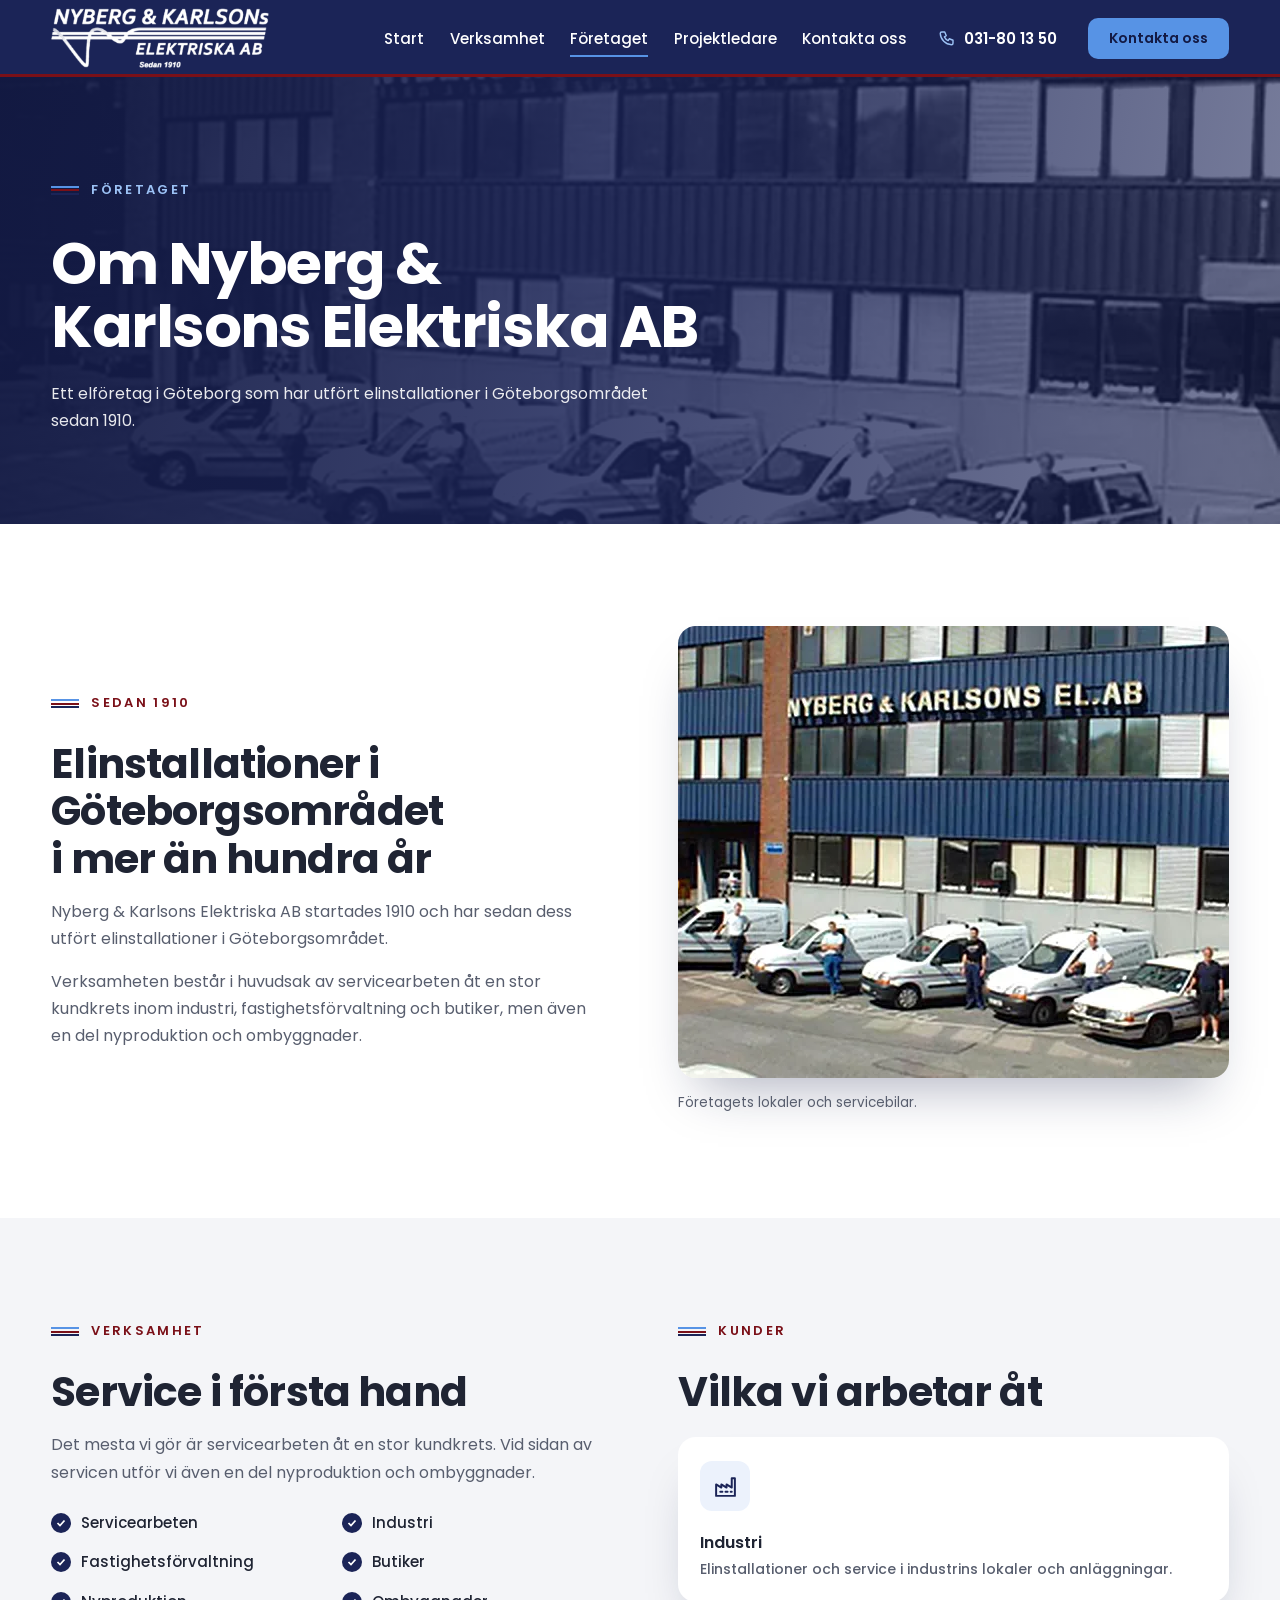
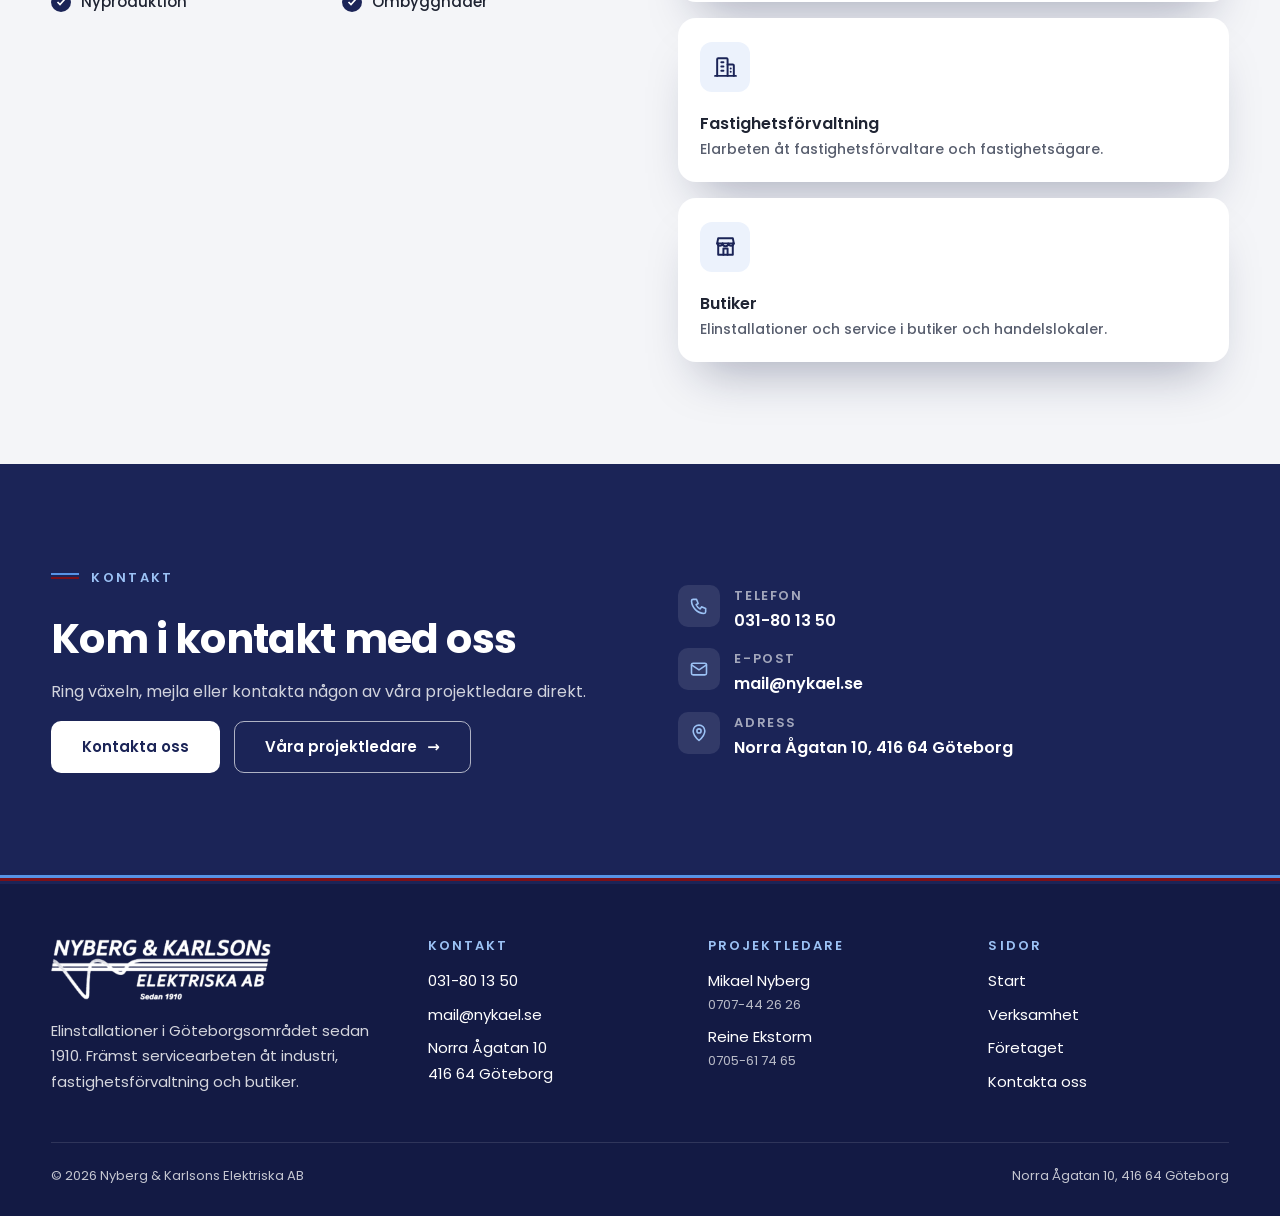
==== site/foretaget/index.html @ 4d128b58 "Ny webbplats för Nyberg & Karlsons Elektriska AB Statisk sajt i samma stil som Bloms El & Data med f" ====
<!doctype html>
<html lang="sv">
<head>
<meta charset="utf-8">
<meta name="viewport" content="width=device-width, initial-scale=1, viewport-fit=cover">
<title>Företaget – elföretag i Göteborg sedan 1910 | Nyberg &amp; Karlsons Elektriska AB</title>
<meta name="description" content="Nyberg &amp; Karlsons Elektriska AB startades 1910 och utför elinstallationer i Göteborgsområdet, främst servicearbeten åt industri, fastighetsförvaltning och butiker.">
<link rel="canonical" href="https://nykael.se/foretaget/">
<meta name="theme-color" content="#1b2457">
<meta property="og:type" content="website">
<meta property="og:locale" content="sv_SE">
<meta property="og:site_name" content="Nyberg &amp; Karlsons Elektriska AB">
<meta property="og:title" content="Företaget – elföretag i Göteborg sedan 1910 | Nyberg &amp; Karlsons Elektriska AB">
<meta property="og:description" content="Nyberg &amp; Karlsons Elektriska AB startades 1910 och utför elinstallationer i Göteborgsområdet, främst servicearbeten åt industri, fastighetsförvaltning och butiker.">
<meta property="og:url" content="https://nykael.se/foretaget/">
<meta property="og:image" content="https://nykael.se/img/og-bild.jpg">
<meta property="og:image:width" content="1200">
<meta property="og:image:height" content="630">
<meta name="twitter:card" content="summary_large_image">
<link rel="icon" type="image/png" href="../img/favicon.png">
<link rel="apple-touch-icon" href="../img/apple-touch-icon.png">
<link rel="preconnect" href="https://fonts.googleapis.com">
<link rel="preconnect" href="https://fonts.gstatic.com" crossorigin>
<link rel="stylesheet" href="https://fonts.googleapis.com/css2?family=Poppins:wght@400;500;600;700;800&display=swap">
<link rel="stylesheet" href="../assets/style.css">
<script>document.documentElement.classList.add('js')</script>
</head>
<body>
<a class="skip" href="#innehall">Hoppa till innehållet</a>
<header class="nav"><div class="wrap">
<a class="logo" href="../index.html"><img src="../img/logo-nyberg-karlsons-vit.png" width="640" height="176" alt="Nyberg &amp; Karlsons Elektriska AB, sedan 1910 – till startsidan"></a>
<div class="nav-right">
<button class="burger" type="button" aria-expanded="false" aria-controls="meny"><svg viewBox="0 0 24 24" fill="none" stroke="currentColor" stroke-width="2.2" aria-hidden="true"><path d="M4 7h16M4 12h16M4 17h16"/></svg>Meny</button>
<nav aria-label="Huvudmeny"><ul class="menu" id="meny"><li><a href="../index.html">Start</a></li><li><a href="../index.html#verksamhet">Verksamhet</a></li><li><a href="../foretaget/" aria-current="page">Företaget</a></li><li><a href="../kontakta-oss/#projektledare">Projektledare</a></li><li><a href="../kontakta-oss/">Kontakta oss</a></li></ul></nav>
<a class="nav-tel" href="tel:+4631801350" aria-label="Ring oss på 031-80 13 50"><svg viewBox="0 0 24 24" fill="none" stroke="currentColor" stroke-width="1.9" stroke-linecap="round" stroke-linejoin="round" aria-hidden="true"><path d="M5 4h4l2 5-2.5 1.5a11 11 0 0 0 5 5L15 13l5 2v4a2 2 0 0 1-2 2A16 16 0 0 1 3 6a2 2 0 0 1 2-2"/></svg><span>031-80 13 50</span></a>
<a class="btn btn-blue" href="../kontakta-oss/#formular">Kontakta oss</a>
</div>
</div></header>
<main id="innehall">
<section class="hero no-cards">
<div class="hero-bg"><picture><source srcset="../img/foretaget-lokaler-servicebilar.webp" type="image/webp"><img src="../img/foretaget-lokaler-servicebilar.jpg" alt="" width="800" height="452" fetchpriority="high" decoding="async"></picture></div>
<div class="wrap"><div class="hero-text">
<span class="eyebrow">Företaget</span>
<h1>Om Nyberg &amp; Karlsons Elektriska AB</h1>
<p class="lead">Ett elföretag i Göteborg som har utfört elinstallationer i Göteborgsområdet sedan 1910.</p>
</div></div>
</section>

<section class="sec"><div class="wrap split">
<div class="prose reveal">
<span class="eyebrow">Sedan 1910</span>
<h2 class="h2">Elinstallationer i Göteborgsområdet i mer än hundra år</h2>
<p>Nyberg &amp; Karlsons Elektriska AB startades 1910 och har sedan dess utfört elinstallationer i Göteborgsområdet.</p>
<p>Verksamheten består i huvudsak av servicearbeten åt en stor kundkrets inom industri, fastighetsförvaltning och butiker, men även en del nyproduktion och ombyggnader.</p>
</div>
<figure class="media reveal" style="margin:0"><picture><source srcset="../img/foretaget-lokaler-servicebilar.webp" type="image/webp"><img src="../img/foretaget-lokaler-servicebilar.jpg" alt="Nyberg &amp; Karlsons Elektriska AB:s kontorsbyggnad med företagsskylt, med personal och fem servicebilar uppställda framför" width="800" height="452" loading="lazy" decoding="async"></picture><figcaption>Företagets lokaler och servicebilar.</figcaption></figure>
</div></section>

<section class="sec gray"><div class="wrap split top">
<div class="prose reveal">
<span class="eyebrow">Verksamhet</span>
<h2 class="h2">Service i första hand</h2>
<p>Det mesta vi gör är servicearbeten åt en stor kundkrets. Vid sidan av servicen utför vi även en del nyproduktion och ombyggnader.</p>
<ul class="checklist cols" style="margin-top:8px"><li class="chk">Servicearbeten</li><li class="chk">Industri</li><li class="chk">Fastighetsförvaltning</li><li class="chk">Butiker</li><li class="chk">Nyproduktion</li><li class="chk">Ombyggnader</li></ul>
</div>
<div class="prose reveal">
<span class="eyebrow">Kunder</span>
<h2 class="h2">Vilka vi arbetar åt</h2>
<div class="grid" style="gap:16px;margin-top:6px">
<div class="card icon"><div class="ic"><svg viewBox="0 0 24 24" fill="none" stroke="currentColor" stroke-width="1.9" stroke-linecap="round" stroke-linejoin="round" aria-hidden="true"><path d="M3 21V10l5 3V10l5 3V10l5 3V4h3v17z"/><path d="M7 17h2M12 17h2M17 17h1"/></svg></div><div class="row">Industri<small>Elinstallationer och service i industrins lokaler och anläggningar.</small></div></div>
<div class="card icon"><div class="ic"><svg viewBox="0 0 24 24" fill="none" stroke="currentColor" stroke-width="1.9" stroke-linecap="round" stroke-linejoin="round" aria-hidden="true"><path d="M4 21V5a1 1 0 0 1 1-1h8a1 1 0 0 1 1 1v16"/><path d="M14 10h5a1 1 0 0 1 1 1v10"/><path d="M8 8h2M8 12h2M8 16h2M17 14h0M17 17h0"/><path d="M2 21h20"/></svg></div><div class="row">Fastighetsförvaltning<small>Elarbeten åt fastighetsförvaltare och fastighetsägare.</small></div></div>
<div class="card icon"><div class="ic"><svg viewBox="0 0 24 24" fill="none" stroke="currentColor" stroke-width="1.9" stroke-linecap="round" stroke-linejoin="round" aria-hidden="true"><path d="M4 9h16l-1-5H5z"/><path d="M5 9v11h14V9"/><path d="M10 20v-6h4v6"/><path d="M4 9a2.7 2.7 0 0 0 5.3 0 2.7 2.7 0 0 0 5.4 0 2.7 2.7 0 0 0 5.3 0"/></svg></div><div class="row">Butiker<small>Elinstallationer och service i butiker och handelslokaler.</small></div></div>
</div>
</div>
</div></section>

<section class="sec dark"><div class="wrap split">
<div class="prose reveal"><span class="eyebrow">Kontakt</span><h2 class="h2">Kom i kontakt med oss</h2>
<p>Ring växeln, mejla eller kontakta någon av våra projektledare direkt.</p>
<div class="btns"><a class="btn btn-white" href="../kontakta-oss/">Kontakta oss</a><a class="btn btn-ghost arrow" href="../kontakta-oss/#projektledare">Våra projektledare </a></div></div>
<div class="reveal"><ul class="contact-list">
<li><span class="ic"><svg viewBox="0 0 24 24" fill="none" stroke="currentColor" stroke-width="1.9" stroke-linecap="round" stroke-linejoin="round" aria-hidden="true"><path d="M5 4h4l2 5-2.5 1.5a11 11 0 0 0 5 5L15 13l5 2v4a2 2 0 0 1-2 2A16 16 0 0 1 3 6a2 2 0 0 1 2-2"/></svg></span><div><b>Telefon</b><a href="tel:+4631801350">031-80 13 50</a></div></li>
<li><span class="ic"><svg viewBox="0 0 24 24" fill="none" stroke="currentColor" stroke-width="1.9" stroke-linecap="round" stroke-linejoin="round" aria-hidden="true"><rect x="3" y="5" width="18" height="14" rx="2"/><path d="M3 7l9 6 9-6"/></svg></span><div><b>E-post</b><a href="mailto:mail@nykael.se">mail@nykael.se</a></div></li>
<li><span class="ic"><svg viewBox="0 0 24 24" fill="none" stroke="currentColor" stroke-width="1.9" stroke-linecap="round" stroke-linejoin="round" aria-hidden="true"><path d="M12 21s-7-6.2-7-11.5A7 7 0 0 1 19 9.5C19 14.8 12 21 12 21z"/><circle cx="12" cy="9.5" r="2.5"/></svg></span><div><b>Adress</b><a href="https://www.google.com/maps/search/?api=1&query=Norra+%C3%85gatan+10%2C+416+64+G%C3%B6teborg" target="_blank" rel="noopener">Norra Ågatan 10, 416 64 Göteborg</a></div></li>
</ul></div>
</div></section>
</main>
<footer class="foot"><div class="wrap">
<div class="foot-grid">
<div><a class="logo" href="../index.html"><img src="../img/logo-nyberg-karlsons-vit.png" width="640" height="176" alt="Nyberg &amp; Karlsons Elektriska AB" loading="lazy"></a>
<p>Elinstallationer i Göteborgsområdet sedan 1910. Främst servicearbeten åt industri, fastighetsförvaltning och butiker.</p></div>
<div><h2>Kontakt</h2><ul><li><a href="tel:+4631801350">031-80 13 50</a></li><li><a href="mailto:mail@nykael.se">mail@nykael.se</a></li><li><a href="https://www.google.com/maps/search/?api=1&query=Norra+%C3%85gatan+10%2C+416+64+G%C3%B6teborg" target="_blank" rel="noopener">Norra Ågatan 10<br>416 64 Göteborg</a></li></ul></div>
<div><h2>Projektledare</h2><ul><li><a href="mailto:mikael.nyberg@nykael.se">Mikael Nyberg</a><small>0707-44 26 26</small></li><li><a href="mailto:reine@nykael.se">Reine Ekstorm</a><small>0705-61 74 65</small></li></ul></div>
<div><h2>Sidor</h2><ul><li><a href="../index.html">Start</a></li><li><a href="../index.html#verksamhet">Verksamhet</a></li><li><a href="../foretaget/">Företaget</a></li><li><a href="../kontakta-oss/">Kontakta oss</a></li></ul></div>
</div>
<div class="foot-bottom"><span>© 2026 Nyberg &amp; Karlsons Elektriska AB</span><span>Norra Ågatan 10, 416 64 Göteborg</span></div>
</div></footer>
<script src="../assets/main.js" defer></script>
</body>
</html>
---- site/assets/style.css ----
/* Nyberg & Karlsons Elektriska — designsystem i samma anda som Bloms El & Data:
   färgad navbar, fotohero med överlappande kort, växlande vita/ljusgrå sektioner, färgad sidfot.
   Färgerna är hämtade ur logotypen: marinblå text, ljusblå våg och vinröd linje. */
:root{
  --navy:#1b2457; --navy-deep:#131a44; --navy-hover:#27337c;
  --blue:#5793e5; --blue-light:#9cc2f5; --blue-soft:#ecf2fc;
  --maroon:#7a1018; --maroon-soft:#f8ecec;
  --ink:#1f2433; --muted:#585e6e; --line:#e2e5ec;
  --light:#f4f5f8; --white:#fff;
  --shadow:0 30px 50px -22px rgba(19,26,68,.34);
  --shadow-sm:0 10px 30px -14px rgba(19,26,68,.28);
  --font:"Poppins",system-ui,-apple-system,"Segoe UI",Roboto,sans-serif;
  --nav-h:clamp(68px,6vw,88px);
  --wrap:1200px;
  --radius:18px;
  color-scheme:light;
}
*{box-sizing:border-box}
[hidden]{display:none!important}
html{scroll-behavior:smooth;scroll-padding-top:calc(var(--nav-h) + 16px)}
@media (prefers-reduced-motion:reduce){html{scroll-behavior:auto}*{transition:none!important;animation:none!important}}
body{margin:0;background:var(--white);color:var(--ink);font-family:var(--font);font-size:16px;line-height:1.7;-webkit-font-smoothing:antialiased}
body::before{content:"";position:fixed;inset:0 0 auto;height:env(safe-area-inset-top,0px);background:var(--navy);z-index:60}
img{display:block;max-width:100%}
a{color:inherit;text-decoration:none}
h1,h2,h3,h4{margin:0;line-height:1.15;text-wrap:balance;font-weight:700;color:inherit}
p{margin:0}
ul{margin:0}

.wrap{width:100%;max-width:calc(var(--wrap) + 2*max(16px,4vw));margin-inline:auto;
  padding-left:max(16px,4vw,env(safe-area-inset-left,0px));padding-right:max(16px,4vw,env(safe-area-inset-right,0px))}
.prose{display:flex;flex-direction:column;gap:16px;max-width:66ch}
.prose p{color:var(--muted)}
.prose strong{color:var(--ink);font-weight:600}
.prose a:not(.btn){color:var(--navy);text-decoration:underline;text-underline-offset:3px}
.eyebrow{display:flex;align-items:center;gap:12px;color:var(--maroon);font-size:13px;font-weight:600;letter-spacing:.18em;text-transform:uppercase;margin-bottom:10px}
/* tre linjer som i logotypen: ljusblå, vinröd, marinblå */
.eyebrow::before{content:"";width:28px;height:9px;flex:none;
  background:linear-gradient(var(--blue) 0 2px,transparent 2px 3.5px,var(--maroon) 3.5px 5.5px,transparent 5.5px 7px,var(--navy) 7px 9px)}
.center .eyebrow{justify-content:center}
.h2{font-size:clamp(28px,3.2vw,44px);letter-spacing:-.02em;color:var(--ink)}
.h3{font-size:clamp(20px,1.7vw,24px);font-weight:600;color:var(--ink)}
.lead{font-size:clamp(16px,1.25vw,18px);line-height:1.7}
.skip{position:absolute;left:-999px;top:0;background:var(--white);color:var(--navy);padding:10px 16px;z-index:100;font-weight:600;border-radius:8px}
.skip:focus{left:16px;top:calc(env(safe-area-inset-top,0px) + 10px)}
:focus-visible{outline:3px solid var(--blue);outline-offset:3px}

/* ---------- navbar ---------- */
.nav{position:sticky;top:env(safe-area-inset-top,0px);z-index:50;background:var(--navy);height:var(--nav-h);
  box-shadow:inset 0 -3px 0 var(--maroon)}
.nav .wrap{height:100%;display:flex;align-items:center;justify-content:space-between;gap:24px}
.logo{display:flex;align-items:center;flex:none}
.logo img{width:clamp(170px,17vw,230px);height:auto}
.nav-right{display:flex;align-items:center;gap:clamp(18px,2.4vw,34px)}
.menu{display:flex;gap:clamp(14px,2vw,30px);list-style:none;padding:0;color:var(--white);font-weight:500;font-size:15px}
.menu a{display:block;padding-block:6px;transition:opacity .15s;position:relative}
.menu a:hover{opacity:.72}
.menu a[aria-current="page"]::after{content:"";position:absolute;left:0;right:0;bottom:0;height:2px;background:var(--blue)}
.nav-tel{display:inline-flex;align-items:center;gap:8px;color:var(--white);font-weight:600;font-size:15px;white-space:nowrap}
.nav-tel svg{width:18px;height:18px;color:var(--blue-light)}
.nav-tel:hover{opacity:.8}
.nav .btn{padding:11px 20px;font-size:14px}
.burger{display:none;background:none;border:0;color:var(--white);font:600 15px var(--font);cursor:pointer;padding:10px 0;align-items:center;gap:8px}
.burger svg{width:22px;height:22px}
@media (max-width:1080px){
  .burger{display:inline-flex}
  .nav-right .btn{display:none}
  .menu{display:none;position:absolute;top:100%;left:0;right:0;flex-direction:column;gap:0;background:var(--navy);
    padding:6px max(16px,4vw) 18px;border-top:3px solid var(--maroon);box-shadow:0 20px 30px -10px rgba(0,0,0,.35)}
  .nav.open .menu{display:flex}
  .menu a{padding:13px 0;border-bottom:1px solid rgba(255,255,255,.1)}
  .menu a[aria-current="page"]::after{display:none}
  .menu a[aria-current="page"]{color:var(--blue-light)}
}
@media (max-width:520px){.nav-tel span{display:none}.nav-tel svg{width:22px;height:22px}}

/* ---------- knappar ---------- */
.btns{display:flex;flex-wrap:wrap;gap:14px}
.btn{display:inline-flex;align-items:center;justify-content:center;gap:10px;padding:16px 30px;border-radius:10px;font:600 15px/1.2 var(--font);
  white-space:nowrap;border:1.5px solid transparent;cursor:pointer;transition:transform .15s,background .15s,border-color .15s,color .15s}
.btn:hover{transform:translateY(-2px)}
.btn-navy{background:var(--navy);color:var(--white)}.btn-navy:hover{background:var(--navy-hover)}
.btn-blue{background:var(--blue);color:var(--navy-deep)}.btn-blue:hover{background:var(--blue-light)}
.btn-ghost{border-color:rgba(255,255,255,.65);color:var(--white)}.btn-ghost:hover{background:rgba(255,255,255,.12)}
.btn-line{border-color:#c9cdd8;color:var(--ink)}.btn-line:hover{border-color:var(--navy);color:var(--navy)}
.btn-white{background:var(--white);color:var(--navy)}.btn-white:hover{background:var(--blue-soft)}
.arrow::after{content:"→"}

/* ---------- hero med överlappande kort ---------- */
.hero{position:relative;color:var(--white);padding-top:clamp(64px,8vw,120px)}
.hero-bg{position:absolute;inset:0 0 var(--overlap,110px) 0;overflow:hidden;background:var(--navy-deep)}
.hero-bg img{width:100%;height:100%;object-fit:cover;filter:grayscale(1) contrast(1.08) brightness(1.05)}
/* marinblå duoton, som en tonad bild i logotypens färg */
.hero-bg::after{content:"";position:absolute;inset:0;
  background:linear-gradient(100deg,rgba(19,26,68,.96) 0%,rgba(27,36,87,.86) 45%,rgba(27,36,87,.58) 100%)}
.hero .wrap{position:relative;z-index:2}
.hero-text{max-width:760px;display:flex;flex-direction:column;gap:22px}
.hero .eyebrow{color:var(--blue-light)}
.hero h1{font-size:clamp(36px,4.6vw,64px);letter-spacing:-.025em;line-height:1.06}
.hero .lead{opacity:.9;max-width:60ch}
.hero-cards{position:relative;z-index:3;display:grid;grid-template-columns:repeat(4,1fr);gap:20px;margin-top:clamp(56px,7vw,100px)}
.hero.no-cards{padding-bottom:clamp(56px,7vw,100px)}
.hero.no-cards .hero-bg{inset:0}
.since{position:absolute;right:max(16px,4vw);top:clamp(40px,6vw,90px);z-index:2;text-align:right;color:rgba(255,255,255,.09);
  font-size:clamp(90px,15vw,230px);font-weight:800;letter-spacing:-.05em;line-height:.85;pointer-events:none;user-select:none}
.since small{display:block;font-size:.12em;letter-spacing:.3em;font-weight:600;color:rgba(255,255,255,.45);margin-bottom:.4em;text-transform:uppercase}
@media (max-width:860px){.since{display:none}}

/* kort, samma utseende i hero och sektioner */
.card{display:flex;flex-direction:column;background:var(--white);color:var(--ink);border-radius:var(--radius);overflow:hidden;box-shadow:var(--shadow);transition:transform .2s ease}
a.card:hover{transform:translateY(-6px)}
.card .img{aspect-ratio:16/9;overflow:hidden;background:var(--light)}
.card .img img{width:100%;height:100%;object-fit:cover;transition:transform .5s ease}
.card .row{display:flex;justify-content:space-between;align-items:center;gap:12px;padding:18px 22px;font-weight:600}
.card .row span{color:var(--maroon);flex:none}
.card .body{padding:0 22px 24px;color:var(--muted);font-size:14.5px;line-height:1.65;display:flex;flex-direction:column;gap:10px}
.card.icon .ic{margin:24px 22px 0;width:50px;height:50px;border-radius:12px;background:var(--blue-soft);color:var(--navy);display:grid;place-items:center;transition:background .2s,color .2s}
.card.icon .ic svg{width:25px;height:25px}
a.card.icon:hover .ic{background:var(--navy);color:var(--white)}
.card.icon .row{flex-direction:column;align-items:flex-start;gap:2px;padding-bottom:22px}
.card.icon .row small{color:var(--muted);font-weight:500;font-size:14px;line-height:1.5}
.card.icon .body{margin-top:-10px}
.card.icon.top-accent{border-top:4px solid var(--navy)}

/* ---------- sektioner ---------- */
.sec{padding-block:clamp(64px,8vw,110px)}
.sec.gray{background:var(--light)}
.sec.dark{background:var(--navy);color:var(--white)}
.sec.dark .h2,.sec.dark .h3,.sec.dark .prose strong{color:var(--white)}
.sec.dark .prose p{color:rgba(255,255,255,.8)}
.sec.dark .eyebrow{color:var(--blue-light)}
.sec-head{display:flex;justify-content:space-between;align-items:flex-end;gap:24px;flex-wrap:wrap;margin-bottom:clamp(32px,4vw,50px)}
.sec-head .prose{gap:10px}
.center{text-align:center;margin-inline:auto;align-items:center}

.grid{display:grid;gap:24px}
.g2{grid-template-columns:repeat(2,1fr)}
.g3{grid-template-columns:repeat(3,1fr)}
.g4{grid-template-columns:repeat(4,1fr)}

.split{display:grid;grid-template-columns:1fr 1fr;gap:clamp(32px,6vw,90px);align-items:center}
.split.top{align-items:start}
.split.rev .media{order:2}
.split > *{min-width:0}
.media{position:relative}
.media img{width:100%;border-radius:var(--radius);object-fit:cover;aspect-ratio:16/10;box-shadow:var(--shadow)}
.media img[src*="servicebil-dekal"]{object-position:0 50%}
.media figcaption{margin-top:14px;font-size:13.5px;color:var(--muted)}
.badge{position:absolute;left:-18px;bottom:-26px;z-index:2;background:var(--navy);color:var(--white);border-radius:16px;padding:18px 24px;box-shadow:var(--shadow);
  display:flex;flex-direction:column;line-height:1.1}
.badge b{font-size:clamp(30px,3vw,42px);letter-spacing:-.03em}
.badge small{font-size:12px;letter-spacing:.2em;text-transform:uppercase;color:var(--blue-light);font-weight:600;margin-bottom:4px}

.chk{display:inline-flex;align-items:flex-start;gap:10px;font-weight:500;font-size:15px}
.chk::before{content:"";width:20px;height:20px;margin-top:3px;border-radius:50%;flex:none;background:var(--navy) url("data:image/svg+xml,%3Csvg xmlns='http://www.w3.org/2000/svg' viewBox='0 0 24 24' fill='none' stroke='white' stroke-width='3.5'%3E%3Cpath d='M5 12l5 5 9-10'/%3E%3C/svg%3E") center/12px no-repeat}
.sec.dark .chk::before{background-color:var(--blue);background-image:url("data:image/svg+xml,%3Csvg xmlns='http://www.w3.org/2000/svg' viewBox='0 0 24 24' fill='none' stroke='%23131a44' stroke-width='3.5'%3E%3Cpath d='M5 12l5 5 9-10'/%3E%3C/svg%3E")}
.checklist{list-style:none;padding:0;display:grid;gap:14px}
.checklist.cols{grid-template-columns:1fr 1fr;gap:14px 32px}

/* citat */
.quote{font-size:clamp(24px,2.6vw,36px);font-weight:500;line-height:1.35;letter-spacing:-.01em;color:var(--ink)}
.quote em{font-style:normal;color:var(--maroon)}

/* stora siffror */
.bignum{font-size:clamp(52px,6vw,88px);font-weight:800;color:var(--navy);letter-spacing:-.04em;line-height:1}
.facts{display:grid;grid-template-columns:repeat(3,1fr);gap:24px}
.fact{border-top:1px solid rgba(255,255,255,.2);padding-top:26px;display:flex;flex-direction:column;gap:12px}
.fact .num{font-size:clamp(40px,4.4vw,64px);font-weight:800;letter-spacing:-.04em;line-height:1;color:var(--white)}
.fact .num.word{font-size:clamp(28px,2.8vw,38px);letter-spacing:-.02em;line-height:1.15}
.fact h3{font-size:18px;font-weight:600;color:var(--white)}
.fact p{color:rgba(255,255,255,.76);font-size:15px}

/* bildband */
.band{position:relative;color:var(--white);padding-block:clamp(70px,9vw,120px);overflow:hidden;background:var(--navy-deep)}
.band picture,.hero-bg picture,.media picture{display:contents}
.band img{position:absolute;inset:0;width:100%;height:100%;object-fit:cover;filter:grayscale(1)}
.band::after{content:"";position:absolute;inset:0;background:linear-gradient(90deg,rgba(19,26,68,.95),rgba(27,36,87,.72))}
.band .wrap{position:relative;z-index:2}
.band .prose p{color:rgba(255,255,255,.85)}
.band .h2{color:var(--white)}
.band .eyebrow{color:var(--blue-light)}

/* personal */
.person{background:var(--white);border-radius:var(--radius);box-shadow:var(--shadow);padding:clamp(24px,2.6vw,34px);display:grid;grid-template-columns:auto 1fr;gap:22px;align-items:start}
.person .av{width:68px;height:68px;border-radius:50%;background:var(--navy);color:var(--white);display:grid;place-items:center;font-weight:700;font-size:22px;letter-spacing:.02em;position:relative}
.person .av::after{content:"";position:absolute;inset:-5px;border-radius:50%;border:2px solid var(--blue)}
.person h3{font-size:clamp(20px,1.8vw,24px)}
.person .role{color:var(--maroon);font-size:13px;font-weight:600;letter-spacing:.14em;text-transform:uppercase;margin-top:4px}
.person ul{list-style:none;padding:0;margin-top:18px;display:grid;gap:10px}
.person li a{display:inline-flex;align-items:center;gap:10px;font-weight:500;color:var(--ink);transition:color .15s}
.person li a:hover{color:var(--navy);text-decoration:underline;text-underline-offset:3px}
.person li svg{width:18px;height:18px;color:var(--navy);flex:none}

/* kontaktpanel */
.contact-list{list-style:none;padding:0;display:grid;gap:14px;margin-top:6px}
.contact-list li{display:flex;gap:14px;align-items:flex-start}
.contact-list .ic{width:42px;height:42px;border-radius:10px;background:var(--blue-soft);color:var(--navy);display:grid;place-items:center;flex:none}
.contact-list .ic svg{width:20px;height:20px}
.contact-list b{display:block;font-size:13px;letter-spacing:.12em;text-transform:uppercase;color:var(--muted);font-weight:600}
.contact-list a{font-weight:600;color:var(--ink)}
.contact-list a:hover{color:var(--navy);text-decoration:underline;text-underline-offset:3px}
.sec.dark .contact-list .ic{background:rgba(255,255,255,.1);color:var(--blue-light)}
.sec.dark .contact-list b{color:rgba(255,255,255,.6)}
.sec.dark .contact-list a,.sec.dark .contact-list span{color:var(--white)}

/* kontaktformulär */
.form{background:var(--white);border-radius:var(--radius);box-shadow:var(--shadow);padding:clamp(24px,3vw,40px);display:grid;gap:14px;color:var(--ink)}
.form label{display:grid;gap:6px;font-size:14px;font-weight:500}
.form .opt{color:var(--muted);font-weight:400}
.form input,.form textarea,.form select{width:100%;font:400 15px var(--font);color:var(--ink);border:1.5px solid var(--line);border-radius:10px;padding:13px 15px;background:var(--white)}
.form input:focus,.form textarea:focus,.form select:focus{outline:none;border-color:var(--navy);box-shadow:0 0 0 3px rgba(87,147,229,.25)}
.form textarea{min-height:140px;resize:vertical}
.form .two{display:grid;grid-template-columns:1fr 1fr;gap:14px}
.form .note{font-size:13px;color:var(--muted);line-height:1.55}
.form .msg{font-size:14px;color:#1f6b3a;font-weight:500}
.form .msg:empty{display:none}
.form .msg[data-err]{color:var(--maroon)}

/* ---------- footer ---------- */
.foot{background:var(--navy-deep);color:var(--white);padding-block:64px calc(28px + env(safe-area-inset-bottom,0px));position:relative}
.foot::before{content:"";position:absolute;inset:0 0 auto;height:9px;
  background:linear-gradient(var(--blue) 0 3px,var(--maroon) 3px 6px,var(--navy) 6px 9px)}
.foot-grid{display:grid;grid-template-columns:1.4fr 1fr 1fr 1fr;gap:40px}
.foot h2{font-size:13px;letter-spacing:.16em;text-transform:uppercase;font-weight:600;margin-bottom:14px;color:var(--blue-light)}
.foot ul{list-style:none;padding:0;display:grid;gap:8px;font-size:15px}
.foot ul a:hover{text-decoration:underline;text-underline-offset:3px}
.foot .logo img{width:220px;margin-bottom:18px}
.foot p{opacity:.82;font-size:15px}
.foot small{display:block;opacity:.7;font-size:13px}
.foot-bottom{margin-top:48px;padding-top:22px;border-top:1px solid rgba(255,255,255,.16);display:flex;justify-content:space-between;flex-wrap:wrap;gap:12px;font-size:13px;opacity:.75}

/* diskret inglidning när sektioner kommer in i bild */
.js .reveal{opacity:0;transform:translateY(18px);transition:opacity .7s ease,transform .7s ease}
.js .reveal.in{opacity:1;transform:none}

main{overflow-x:clip}

/* ---------- responsivt ---------- */
@media (max-width:1020px){
  .hero-cards,.g4{grid-template-columns:repeat(2,1fr)}
  .g3{grid-template-columns:repeat(2,1fr)}
  .foot-grid{grid-template-columns:1fr 1fr}
}
@media (max-width:760px){
  .split,.g2,.g3,.facts{grid-template-columns:1fr}
  .split.rev .media{order:0}
  .hero-cards{gap:12px}
  .hero-cards .card.icon .ic{margin:16px 16px 0;width:42px;height:42px}
  .hero-cards .card.icon .row{padding:12px 16px 16px;font-size:15px}
  .hero-cards .card.icon .row small{font-size:13px}
  .checklist.cols,.form .two{grid-template-columns:1fr}
  .foot-grid{grid-template-columns:1fr}
  .btn{padding:14px 22px}
  .badge{left:12px;bottom:-22px;padding:14px 18px}
  .person{grid-template-columns:1fr}
}
@media (max-width:400px){.hero-cards{grid-template-columns:1fr}}
@media print{.nav,.foot,.form{display:none}.hero-bg{display:none}.hero{color:var(--ink)}}
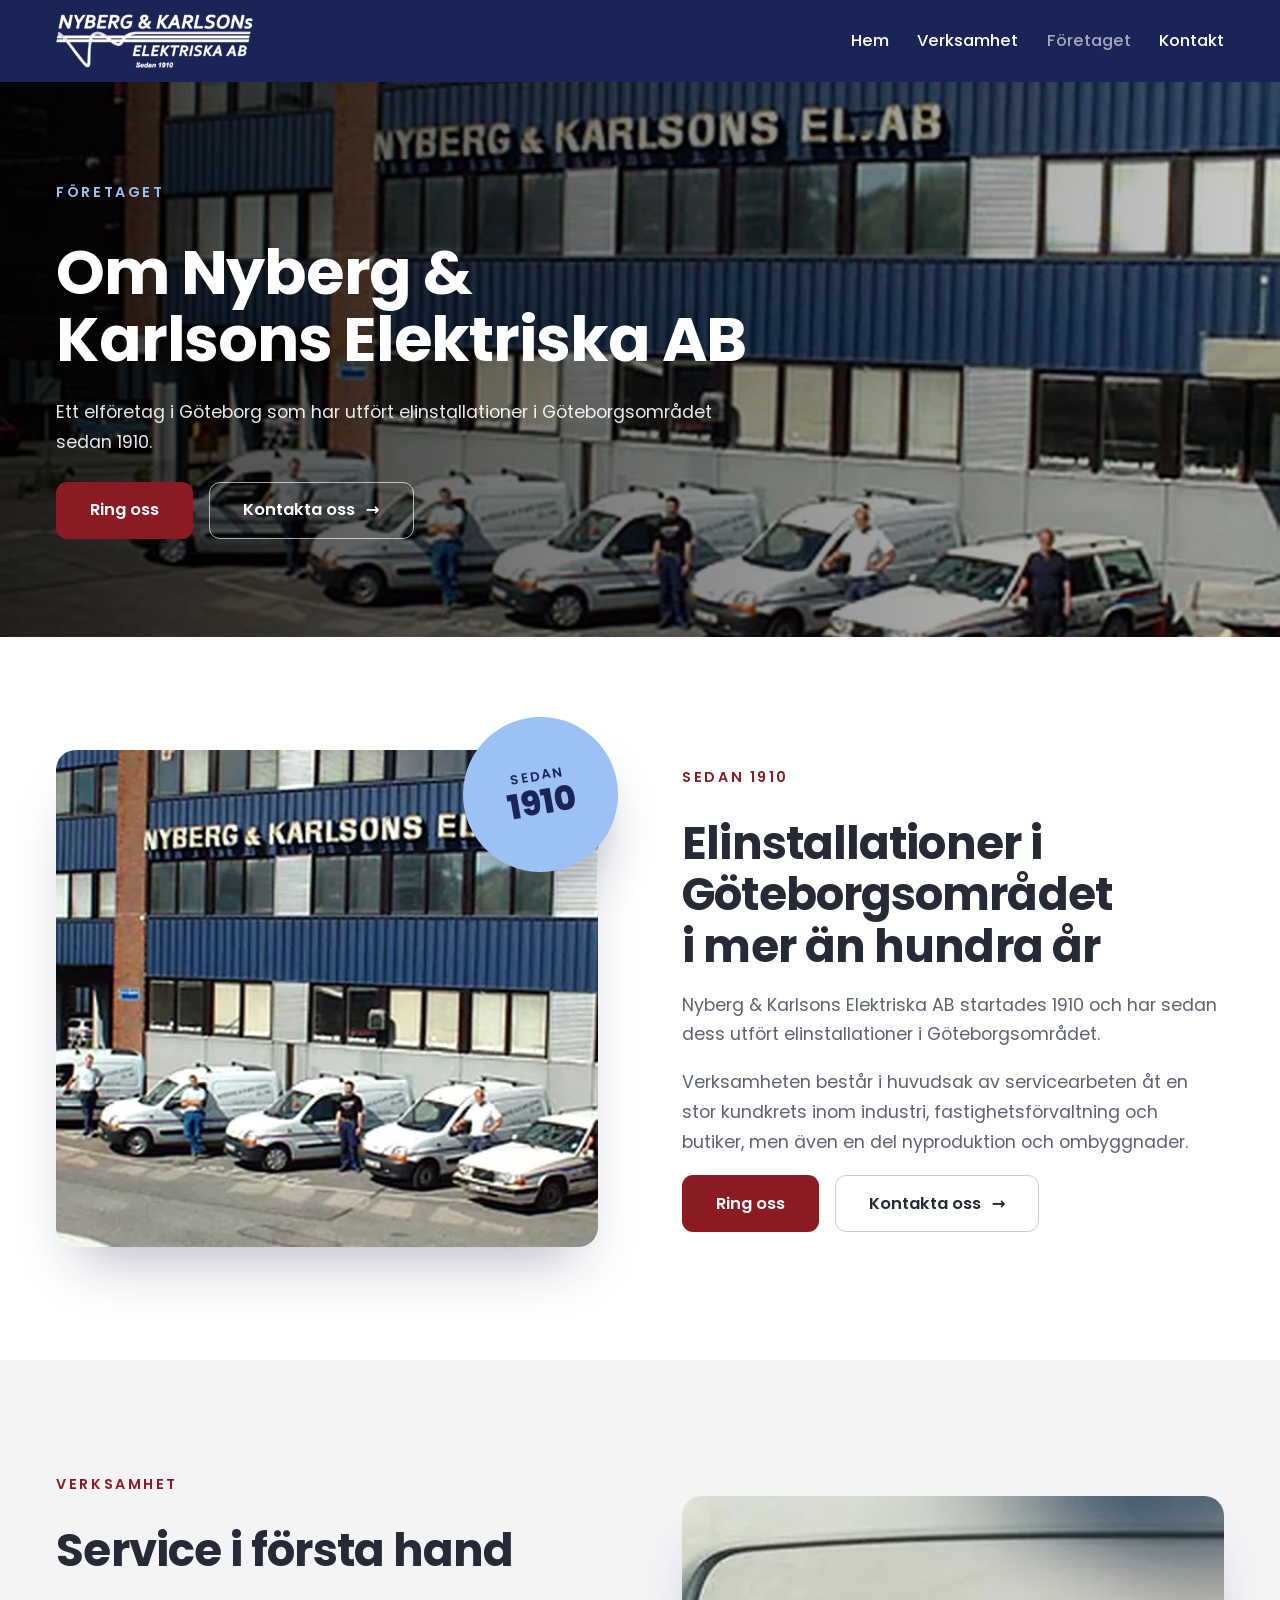
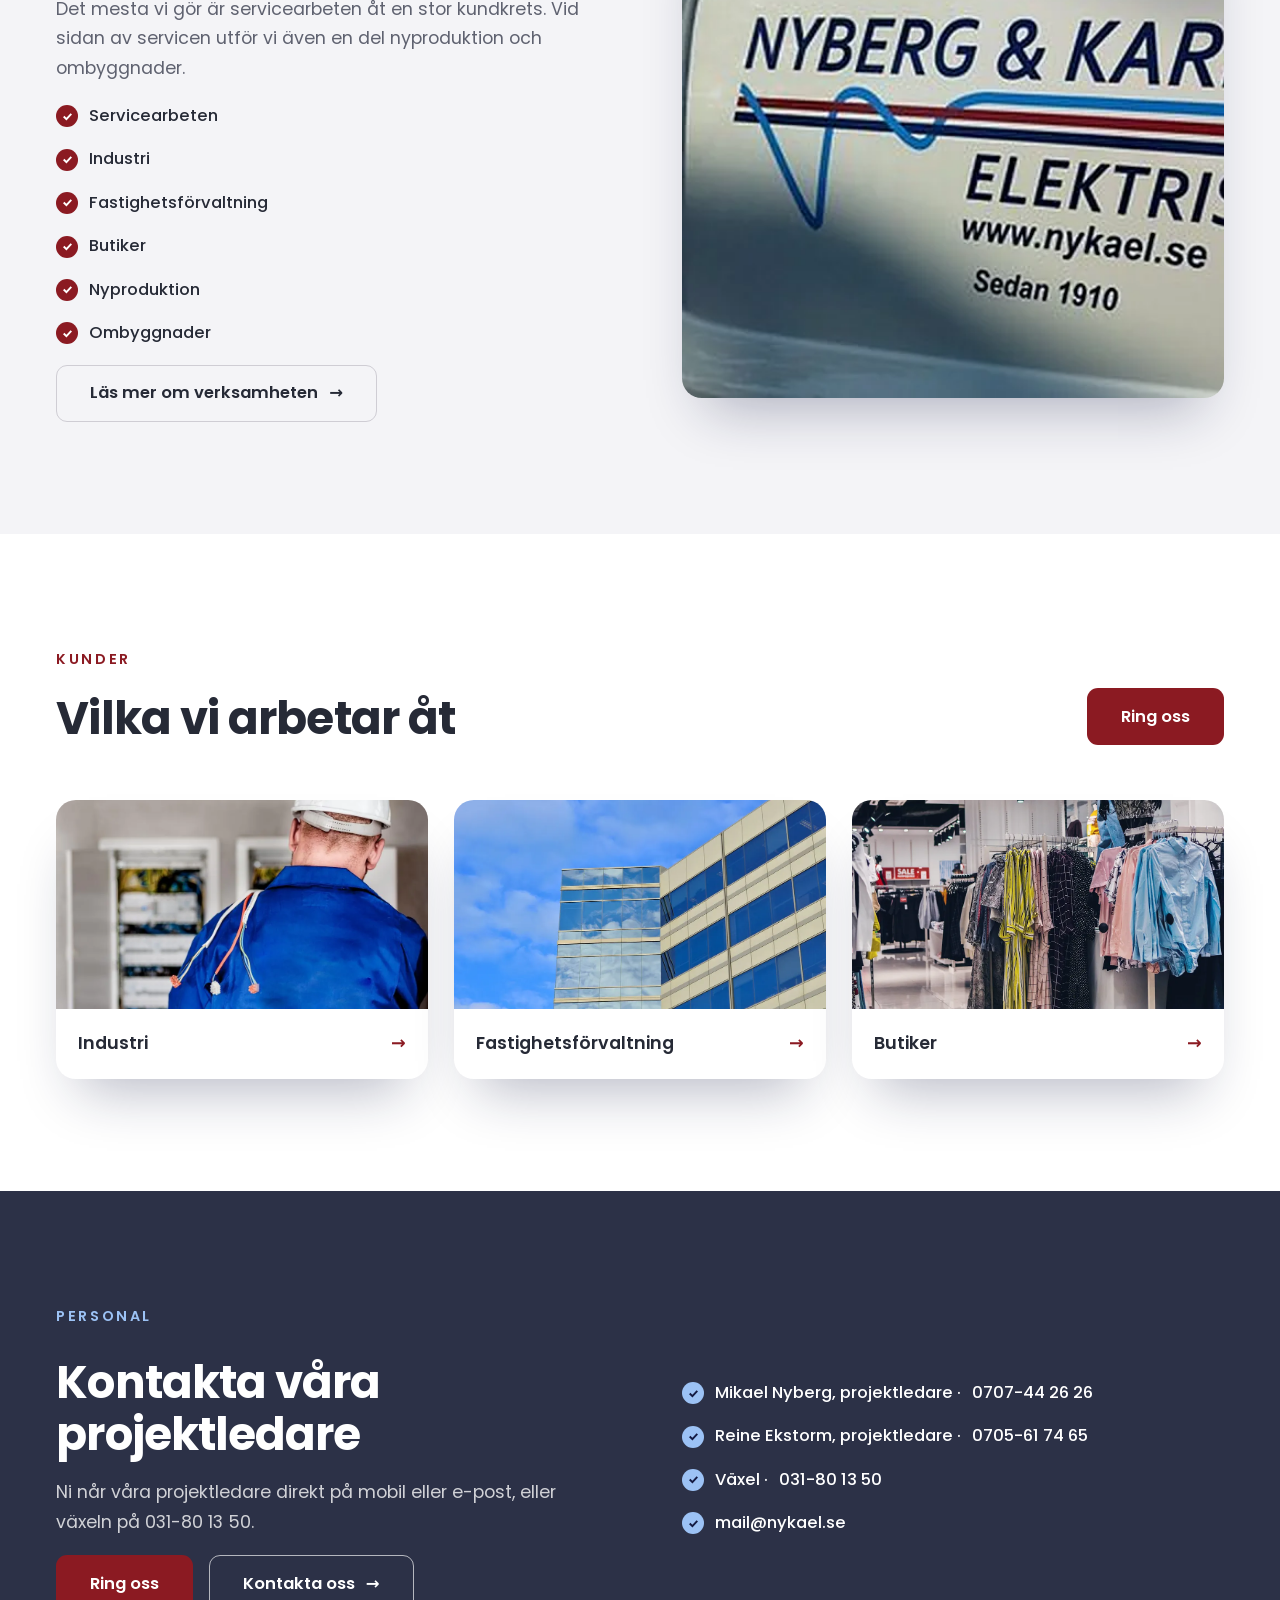
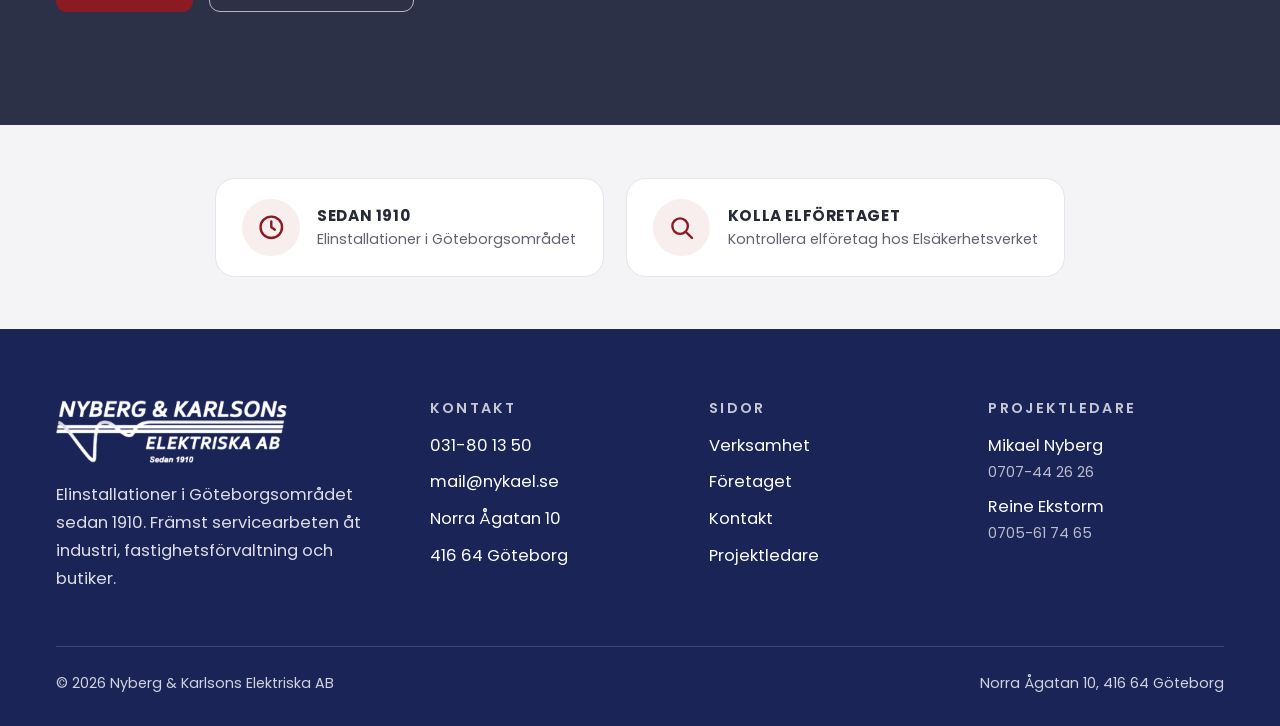
==== commit ae2b09e4: "Gör sajten mer lik Bloms El & Data Samma designsystem och sidstruktur som Bloms: enkel meny i färgad" ====
--- a/site/foretaget/index.html
+++ b/site/foretaget/index.html
@@ -21,80 +21,40 @@
 <link rel="apple-touch-icon" href="../img/apple-touch-icon.png">
 <link rel="preconnect" href="https://fonts.googleapis.com">
 <link rel="preconnect" href="https://fonts.gstatic.com" crossorigin>
-<link rel="stylesheet" href="https://fonts.googleapis.com/css2?family=Poppins:wght@400;500;600;700;800&display=swap">
+<link rel="stylesheet" href="https://fonts.googleapis.com/css2?family=Poppins:wght@300;400;500;600;700;800&display=swap">
 <link rel="stylesheet" href="../assets/style.css">
-<script>document.documentElement.classList.add('js')</script>
 </head>
-<body>
+<body data-page="foretaget">
 <a class="skip" href="#innehall">Hoppa till innehållet</a>
 <header class="nav"><div class="wrap">
-<a class="logo" href="../index.html"><img src="../img/logo-nyberg-karlsons-vit.png" width="640" height="176" alt="Nyberg &amp; Karlsons Elektriska AB, sedan 1910 – till startsidan"></a>
-<div class="nav-right">
+<a class="logo" href="../index.html"><img src="../img/logo-nyberg-karlsons-vit.png" width="640" height="176" alt="Nyberg &amp; Karlsons Elektriska AB, sedan 1910"></a>
 <button class="burger" type="button" aria-expanded="false" aria-controls="meny"><svg viewBox="0 0 24 24" fill="none" stroke="currentColor" stroke-width="2.2" aria-hidden="true"><path d="M4 7h16M4 12h16M4 17h16"/></svg>Meny</button>
-<nav aria-label="Huvudmeny"><ul class="menu" id="meny"><li><a href="../index.html">Start</a></li><li><a href="../index.html#verksamhet">Verksamhet</a></li><li><a href="../foretaget/" aria-current="page">Företaget</a></li><li><a href="../kontakta-oss/#projektledare">Projektledare</a></li><li><a href="../kontakta-oss/">Kontakta oss</a></li></ul></nav>
-<a class="nav-tel" href="tel:+4631801350" aria-label="Ring oss på 031-80 13 50"><svg viewBox="0 0 24 24" fill="none" stroke="currentColor" stroke-width="1.9" stroke-linecap="round" stroke-linejoin="round" aria-hidden="true"><path d="M5 4h4l2 5-2.5 1.5a11 11 0 0 0 5 5L15 13l5 2v4a2 2 0 0 1-2 2A16 16 0 0 1 3 6a2 2 0 0 1 2-2"/></svg><span>031-80 13 50</span></a>
-<a class="btn btn-blue" href="../kontakta-oss/#formular">Kontakta oss</a>
-</div>
+<ul class="menu" id="meny"><li><a href="../index.html">Hem</a></li><li><a href="../verksamhet/">Verksamhet</a></li><li><a href="../foretaget/" aria-current="page">Företaget</a></li><li><a href="../kontakta-oss/">Kontakt</a></li></ul>
 </div></header>
 <main id="innehall">
-<section class="hero no-cards">
-<div class="hero-bg"><picture><source srcset="../img/foretaget-lokaler-servicebilar.webp" type="image/webp"><img src="../img/foretaget-lokaler-servicebilar.jpg" alt="" width="800" height="452" fetchpriority="high" decoding="async"></picture></div>
-<div class="wrap"><div class="hero-text">
-<span class="eyebrow">Företaget</span>
-<h1>Om Nyberg &amp; Karlsons Elektriska AB</h1>
-<p class="lead">Ett elföretag i Göteborg som har utfört elinstallationer i Göteborgsområdet sedan 1910.</p>
-</div></div>
-</section>
-
-<section class="sec"><div class="wrap split">
-<div class="prose reveal">
-<span class="eyebrow">Sedan 1910</span>
-<h2 class="h2">Elinstallationer i Göteborgsområdet i mer än hundra år</h2>
-<p>Nyberg &amp; Karlsons Elektriska AB startades 1910 och har sedan dess utfört elinstallationer i Göteborgsområdet.</p>
-<p>Verksamheten består i huvudsak av servicearbeten åt en stor kundkrets inom industri, fastighetsförvaltning och butiker, men även en del nyproduktion och ombyggnader.</p>
-</div>
-<figure class="media reveal" style="margin:0"><picture><source srcset="../img/foretaget-lokaler-servicebilar.webp" type="image/webp"><img src="../img/foretaget-lokaler-servicebilar.jpg" alt="Nyberg &amp; Karlsons Elektriska AB:s kontorsbyggnad med företagsskylt, med personal och fem servicebilar uppställda framför" width="800" height="452" loading="lazy" decoding="async"></picture><figcaption>Företagets lokaler och servicebilar.</figcaption></figure>
+<section class="hero no-cards"><div class="hero-bg"><picture><source srcset="../img/foretaget-lokaler-servicebilar.webp" type="image/webp"><img src="../img/foretaget-lokaler-servicebilar.jpg" alt="" width="800" height="452" fetchpriority="high" decoding="async" style="object-position:center 40%"></picture></div><div class="wrap">
+<div class="hero-text"><span class="eyebrow">Företaget</span><h1>Om Nyberg &amp; Karlsons Elektriska AB</h1><p class="lead">Ett elföretag i Göteborg som har utfört elinstallationer i Göteborgsområdet sedan 1910.</p>
+<div class="btns"><a class="btn btn-red" href="tel:+4631801350">Ring oss</a><a class="btn btn-ghost arrow" href="../kontakta-oss/">Kontakta oss </a></div></div>
 </div></section>
-
-<section class="sec gray"><div class="wrap split top">
-<div class="prose reveal">
-<span class="eyebrow">Verksamhet</span>
-<h2 class="h2">Service i första hand</h2>
-<p>Det mesta vi gör är servicearbeten åt en stor kundkrets. Vid sidan av servicen utför vi även en del nyproduktion och ombyggnader.</p>
-<ul class="checklist cols" style="margin-top:8px"><li class="chk">Servicearbeten</li><li class="chk">Industri</li><li class="chk">Fastighetsförvaltning</li><li class="chk">Butiker</li><li class="chk">Nyproduktion</li><li class="chk">Ombyggnader</li></ul>
-</div>
-<div class="prose reveal">
-<span class="eyebrow">Kunder</span>
-<h2 class="h2">Vilka vi arbetar åt</h2>
-<div class="grid" style="gap:16px;margin-top:6px">
-<div class="card icon"><div class="ic"><svg viewBox="0 0 24 24" fill="none" stroke="currentColor" stroke-width="1.9" stroke-linecap="round" stroke-linejoin="round" aria-hidden="true"><path d="M3 21V10l5 3V10l5 3V10l5 3V4h3v17z"/><path d="M7 17h2M12 17h2M17 17h1"/></svg></div><div class="row">Industri<small>Elinstallationer och service i industrins lokaler och anläggningar.</small></div></div>
-<div class="card icon"><div class="ic"><svg viewBox="0 0 24 24" fill="none" stroke="currentColor" stroke-width="1.9" stroke-linecap="round" stroke-linejoin="round" aria-hidden="true"><path d="M4 21V5a1 1 0 0 1 1-1h8a1 1 0 0 1 1 1v16"/><path d="M14 10h5a1 1 0 0 1 1 1v10"/><path d="M8 8h2M8 12h2M8 16h2M17 14h0M17 17h0"/><path d="M2 21h20"/></svg></div><div class="row">Fastighetsförvaltning<small>Elarbeten åt fastighetsförvaltare och fastighetsägare.</small></div></div>
-<div class="card icon"><div class="ic"><svg viewBox="0 0 24 24" fill="none" stroke="currentColor" stroke-width="1.9" stroke-linecap="round" stroke-linejoin="round" aria-hidden="true"><path d="M4 9h16l-1-5H5z"/><path d="M5 9v11h14V9"/><path d="M10 20v-6h4v6"/><path d="M4 9a2.7 2.7 0 0 0 5.3 0 2.7 2.7 0 0 0 5.4 0 2.7 2.7 0 0 0 5.3 0"/></svg></div><div class="row">Butiker<small>Elinstallationer och service i butiker och handelslokaler.</small></div></div>
-</div>
-</div>
-</div></section>
-
-<section class="sec dark"><div class="wrap split">
-<div class="prose reveal"><span class="eyebrow">Kontakt</span><h2 class="h2">Kom i kontakt med oss</h2>
-<p>Ring växeln, mejla eller kontakta någon av våra projektledare direkt.</p>
-<div class="btns"><a class="btn btn-white" href="../kontakta-oss/">Kontakta oss</a><a class="btn btn-ghost arrow" href="../kontakta-oss/#projektledare">Våra projektledare </a></div></div>
-<div class="reveal"><ul class="contact-list">
-<li><span class="ic"><svg viewBox="0 0 24 24" fill="none" stroke="currentColor" stroke-width="1.9" stroke-linecap="round" stroke-linejoin="round" aria-hidden="true"><path d="M5 4h4l2 5-2.5 1.5a11 11 0 0 0 5 5L15 13l5 2v4a2 2 0 0 1-2 2A16 16 0 0 1 3 6a2 2 0 0 1 2-2"/></svg></span><div><b>Telefon</b><a href="tel:+4631801350">031-80 13 50</a></div></li>
-<li><span class="ic"><svg viewBox="0 0 24 24" fill="none" stroke="currentColor" stroke-width="1.9" stroke-linecap="round" stroke-linejoin="round" aria-hidden="true"><rect x="3" y="5" width="18" height="14" rx="2"/><path d="M3 7l9 6 9-6"/></svg></span><div><b>E-post</b><a href="mailto:mail@nykael.se">mail@nykael.se</a></div></li>
-<li><span class="ic"><svg viewBox="0 0 24 24" fill="none" stroke="currentColor" stroke-width="1.9" stroke-linecap="round" stroke-linejoin="round" aria-hidden="true"><path d="M12 21s-7-6.2-7-11.5A7 7 0 0 1 19 9.5C19 14.8 12 21 12 21z"/><circle cx="12" cy="9.5" r="2.5"/></svg></span><div><b>Adress</b><a href="https://www.google.com/maps/search/?api=1&query=Norra+%C3%85gatan+10%2C+416+64+G%C3%B6teborg" target="_blank" rel="noopener">Norra Ågatan 10, 416 64 Göteborg</a></div></li>
-</ul></div>
-</div></section>
+<section class="sec"><div class="wrap split"><div class="media"><picture><source srcset="../img/foretaget-lokaler-servicebilar.webp" type="image/webp"><img src="../img/foretaget-lokaler-servicebilar.jpg" alt="Nyberg &amp; Karlsons Elektriska AB:s kontorsbyggnad med företagsskylt, med personal och fem servicebilar uppställda framför" width="800" height="452" loading="lazy" decoding="async"></picture><div class="seal"><div><small>Sedan</small>1910</div></div></div><div class="prose"><span class="eyebrow">Sedan 1910</span><h2 class="h2">Elinstallationer i Göteborgsområdet i mer än hundra år</h2><p>Nyberg &amp; Karlsons Elektriska AB startades 1910 och har sedan dess utfört elinstallationer i Göteborgsområdet.</p><p>Verksamheten består i huvudsak av servicearbeten åt en stor kundkrets inom industri, fastighetsförvaltning och butiker, men även en del nyproduktion och ombyggnader.</p><div class="btns"><a class="btn btn-red" href="tel:+4631801350">Ring oss</a><a class="btn btn-line arrow" href="../kontakta-oss/">Kontakta oss </a></div></div></div></section>
+<section class="sec gray"><div class="wrap split rev"><div class="media left"><picture><source srcset="../img/servicebil-dekal.webp" type="image/webp"><img src="../img/servicebil-dekal.jpg" alt="Servicebil med Nyberg &amp; Karlsons logotyp och texten Sedan 1910" width="806" height="456" loading="lazy" decoding="async"></picture></div><div class="prose"><span class="eyebrow">Verksamhet</span><h2 class="h2">Service i första hand</h2><p>Det mesta vi gör är servicearbeten åt en stor kundkrets. Vid sidan av servicen utför vi även en del nyproduktion och ombyggnader.</p><ul class="checklist"><li class="chk">Servicearbeten</li><li class="chk">Industri</li><li class="chk">Fastighetsförvaltning</li><li class="chk">Butiker</li><li class="chk">Nyproduktion</li><li class="chk">Ombyggnader</li></ul><div class="btns"><a class="btn btn-line arrow" href="../verksamhet/">Läs mer om verksamheten </a></div></div></div></section>
+<section class="sec"><div class="wrap"><div class="sec-head"><div class="prose"><span class="eyebrow">Kunder</span><h2 class="h2">Vilka vi arbetar åt</h2></div><a class="btn btn-red" href="tel:+4631801350">Ring oss</a></div><div class="grid g3"><a class="card" href="../verksamhet/#industri"><div class="img"><picture><source srcset="../img/bild-industri-elcentral.webp" type="image/webp"><img src="../img/bild-industri-elcentral.jpg" alt="" width="960" height="540" loading="lazy" decoding="async"></picture></div><div class="row">Industri<span aria-hidden="true">→</span></div></a><a class="card" href="../verksamhet/#fastighet"><div class="img"><picture><source srcset="../img/bild-fastighet-kontorshus.webp" type="image/webp"><img src="../img/bild-fastighet-kontorshus.jpg" alt="" width="960" height="540" loading="lazy" decoding="async"></picture></div><div class="row">Fastighetsförvaltning<span aria-hidden="true">→</span></div></a><a class="card" href="../verksamhet/#butik"><div class="img"><picture><source srcset="../img/bild-butik-interior.webp" type="image/webp"><img src="../img/bild-butik-interior.jpg" alt="" width="960" height="540" loading="lazy" decoding="async"></picture></div><div class="row">Butiker<span aria-hidden="true">→</span></div></a></div></div></section>
+<section class="sec dark"><div class="wrap split"><div class="prose"><span class="eyebrow">Personal</span><h2 class="h2">Kontakta våra projektledare</h2><p>Ni når våra projektledare direkt på mobil eller e-post, eller växeln på 031-80 13 50.</p><div class="btns"><a class="btn btn-red" href="tel:+4631801350">Ring oss</a><a class="btn btn-ghost arrow" href="../kontakta-oss/">Kontakta oss </a></div></div><div class="prose"><ul class="checklist"><li class="chk">Mikael Nyberg, projektledare · <a href="tel:+46707442626">0707-44 26 26</a></li><li class="chk">Reine Ekstorm, projektledare · <a href="tel:+46705617465">0705-61 74 65</a></li><li class="chk">Växel · <a href="tel:+4631801350">031-80 13 50</a></li><li class="chk"><a href="mailto:mail@nykael.se">mail@nykael.se</a></li></ul></div></div></section>
+<section class="sec gray" style="padding-block:48px"><div class="wrap"><div class="trust">
+<div><span class="ic"><svg viewBox="0 0 24 24" fill="none" stroke="currentColor" stroke-width="2" stroke-linecap="round" stroke-linejoin="round" aria-hidden="true"><circle cx="12" cy="12" r="9"/><path d="M12 7v5l3 2"/></svg></span><span><b>SEDAN 1910</b><small>Elinstallationer i Göteborgsområdet</small></span></div>
+<a href="https://www.elsakerhetsverket.se/" target="_blank" rel="noopener"><span class="ic"><svg viewBox="0 0 24 24" fill="none" stroke="currentColor" stroke-width="2" stroke-linecap="round" stroke-linejoin="round" aria-hidden="true"><circle cx="11" cy="11" r="6.5"/><path d="M16 16l5 5"/></svg></span><span><b>KOLLA ELFÖRETAGET</b><small>Kontrollera elföretag hos Elsäkerhetsverket</small></span></a>
+</div></div></section>
 </main>
 <footer class="foot"><div class="wrap">
 <div class="foot-grid">
 <div><a class="logo" href="../index.html"><img src="../img/logo-nyberg-karlsons-vit.png" width="640" height="176" alt="Nyberg &amp; Karlsons Elektriska AB" loading="lazy"></a>
 <p>Elinstallationer i Göteborgsområdet sedan 1910. Främst servicearbeten åt industri, fastighetsförvaltning och butiker.</p></div>
-<div><h2>Kontakt</h2><ul><li><a href="tel:+4631801350">031-80 13 50</a></li><li><a href="mailto:mail@nykael.se">mail@nykael.se</a></li><li><a href="https://www.google.com/maps/search/?api=1&query=Norra+%C3%85gatan+10%2C+416+64+G%C3%B6teborg" target="_blank" rel="noopener">Norra Ågatan 10<br>416 64 Göteborg</a></li></ul></div>
+<div><h2>Kontakt</h2><ul><li><a href="tel:+4631801350">031-80 13 50</a></li><li><a href="mailto:mail@nykael.se">mail@nykael.se</a></li><li>Norra Ågatan 10</li><li>416 64 Göteborg</li></ul></div>
+<div><h2>Sidor</h2><ul><li><a href="../verksamhet/">Verksamhet</a></li><li><a href="../foretaget/">Företaget</a></li><li><a href="../kontakta-oss/">Kontakt</a></li><li><a href="../kontakta-oss/#projektledare">Projektledare</a></li></ul></div>
 <div><h2>Projektledare</h2><ul><li><a href="mailto:mikael.nyberg@nykael.se">Mikael Nyberg</a><small>0707-44 26 26</small></li><li><a href="mailto:reine@nykael.se">Reine Ekstorm</a><small>0705-61 74 65</small></li></ul></div>
-<div><h2>Sidor</h2><ul><li><a href="../index.html">Start</a></li><li><a href="../index.html#verksamhet">Verksamhet</a></li><li><a href="../foretaget/">Företaget</a></li><li><a href="../kontakta-oss/">Kontakta oss</a></li></ul></div>
 </div>
 <div class="foot-bottom"><span>© 2026 Nyberg &amp; Karlsons Elektriska AB</span><span>Norra Ågatan 10, 416 64 Göteborg</span></div>
 </div></footer>
-<script src="../assets/main.js" defer></script>
+<script src="../assets/main.js"></script>
 </body>
 </html>
--- a/site/assets/style.css
+++ b/site/assets/style.css
@@ -1,16 +1,16 @@
-/* Nyberg & Karlsons Elektriska — designsystem i samma anda som Bloms El & Data:
-   färgad navbar, fotohero med överlappande kort, växlande vita/ljusgrå sektioner, färgad sidfot.
-   Färgerna är hämtade ur logotypen: marinblå text, ljusblå våg och vinröd linje. */
+/* Nyberg & Karlsons Elektriska — samma designsystem som Bloms El & Data (heroförslag 15:
+   fotohero med överlappande kort, färgad navbar, Poppins, växlande vita/ljusgrå sektioner, färgad sidfot).
+   Färgerna kommer ur logotypen: marinblått (navbar, sidfot), vinrött (knappar, rubriketiketter) och ljusblått (accent). */
 :root{
-  --navy:#1b2457; --navy-deep:#131a44; --navy-hover:#27337c;
-  --blue:#5793e5; --blue-light:#9cc2f5; --blue-soft:#ecf2fc;
-  --maroon:#7a1018; --maroon-soft:#f8ecec;
-  --ink:#1f2433; --muted:#585e6e; --line:#e2e5ec;
-  --light:#f4f5f8; --white:#fff;
-  --shadow:0 30px 50px -22px rgba(19,26,68,.34);
-  --shadow-sm:0 10px 30px -14px rgba(19,26,68,.28);
+  --navy:#1b2457; --navy-deep:#141a42;
+  --red:#8b1a22; --red-hover:#a3222b; --red-soft:#f9eeee;
+  --blue:#5793e5; --accent:#9cc2f5;
+  --ink:#262a36; --gray:#2c3147; --muted:#5f6270; --line:#e4e4ea;
+  --light:#f4f4f7; --white:#fff;
+  --shadow:0 30px 50px -22px rgba(20,26,66,.32);
+  --shadow-sm:0 10px 30px -14px rgba(20,26,66,.25);
   --font:"Poppins",system-ui,-apple-system,"Segoe UI",Roboto,sans-serif;
-  --nav-h:clamp(68px,6vw,88px);
+  --nav-h:clamp(64px,5.8vw,84px);
   --wrap:1200px;
   --radius:18px;
   color-scheme:light;
@@ -22,116 +22,94 @@
 body{margin:0;background:var(--white);color:var(--ink);font-family:var(--font);font-size:16px;line-height:1.7;-webkit-font-smoothing:antialiased}
 body::before{content:"";position:fixed;inset:0 0 auto;height:env(safe-area-inset-top,0px);background:var(--navy);z-index:60}
 img{display:block;max-width:100%}
+picture{display:contents}
 a{color:inherit;text-decoration:none}
 h1,h2,h3,h4{margin:0;line-height:1.15;text-wrap:balance;font-weight:700;color:inherit}
 p{margin:0}
 ul{margin:0}
+figure{margin:0}
 
 .wrap{width:100%;max-width:calc(var(--wrap) + 2*max(16px,4vw));margin-inline:auto;
   padding-left:max(16px,4vw,env(safe-area-inset-left,0px));padding-right:max(16px,4vw,env(safe-area-inset-right,0px))}
 .prose{display:flex;flex-direction:column;gap:16px;max-width:66ch}
 .prose p{color:var(--muted)}
 .prose strong{color:var(--ink);font-weight:600}
-.prose a:not(.btn){color:var(--navy);text-decoration:underline;text-underline-offset:3px}
-.eyebrow{display:flex;align-items:center;gap:12px;color:var(--maroon);font-size:13px;font-weight:600;letter-spacing:.18em;text-transform:uppercase;margin-bottom:10px}
-/* tre linjer som i logotypen: ljusblå, vinröd, marinblå */
-.eyebrow::before{content:"";width:28px;height:9px;flex:none;
-  background:linear-gradient(var(--blue) 0 2px,transparent 2px 3.5px,var(--maroon) 3.5px 5.5px,transparent 5.5px 7px,var(--navy) 7px 9px)}
-.center .eyebrow{justify-content:center}
+.prose p a{color:var(--red);font-weight:500}
+.eyebrow{display:block;color:var(--red);font-size:13px;font-weight:600;letter-spacing:.18em;text-transform:uppercase;margin-bottom:10px}
 .h2{font-size:clamp(28px,3.2vw,44px);letter-spacing:-.02em;color:var(--ink)}
 .h3{font-size:clamp(20px,1.7vw,24px);font-weight:600;color:var(--ink)}
 .lead{font-size:clamp(16px,1.25vw,18px);line-height:1.7}
-.skip{position:absolute;left:-999px;top:0;background:var(--white);color:var(--navy);padding:10px 16px;z-index:100;font-weight:600;border-radius:8px}
+.skip{position:absolute;left:-999px;top:0;background:var(--accent);color:var(--ink);padding:10px 16px;z-index:100;font-weight:600}
 .skip:focus{left:16px;top:calc(env(safe-area-inset-top,0px) + 10px)}
 :focus-visible{outline:3px solid var(--blue);outline-offset:3px}
 
 /* ---------- navbar ---------- */
-.nav{position:sticky;top:env(safe-area-inset-top,0px);z-index:50;background:var(--navy);height:var(--nav-h);
-  box-shadow:inset 0 -3px 0 var(--maroon)}
+.nav{position:sticky;top:env(safe-area-inset-top,0px);z-index:50;background:var(--navy);height:var(--nav-h)}
 .nav .wrap{height:100%;display:flex;align-items:center;justify-content:space-between;gap:24px}
 .logo{display:flex;align-items:center;flex:none}
-.logo img{width:clamp(170px,17vw,230px);height:auto}
-.nav-right{display:flex;align-items:center;gap:clamp(18px,2.4vw,34px)}
+.logo img{width:clamp(150px,14vw,200px);height:auto}
 .menu{display:flex;gap:clamp(14px,2vw,30px);list-style:none;padding:0;color:var(--white);font-weight:500;font-size:15px}
-.menu a{display:block;padding-block:6px;transition:opacity .15s;position:relative}
-.menu a:hover{opacity:.72}
-.menu a[aria-current="page"]::after{content:"";position:absolute;left:0;right:0;bottom:0;height:2px;background:var(--blue)}
-.nav-tel{display:inline-flex;align-items:center;gap:8px;color:var(--white);font-weight:600;font-size:15px;white-space:nowrap}
-.nav-tel svg{width:18px;height:18px;color:var(--blue-light)}
-.nav-tel:hover{opacity:.8}
-.nav .btn{padding:11px 20px;font-size:14px}
+.menu a{transition:opacity .15s;padding-block:6px}
+.menu a:hover{opacity:.7}
+.menu a[aria-current="page"]{opacity:.6}
 .burger{display:none;background:none;border:0;color:var(--white);font:600 15px var(--font);cursor:pointer;padding:10px 0;align-items:center;gap:8px}
 .burger svg{width:22px;height:22px}
-@media (max-width:1080px){
+@media (max-width:1020px){
   .burger{display:inline-flex}
-  .nav-right .btn{display:none}
   .menu{display:none;position:absolute;top:100%;left:0;right:0;flex-direction:column;gap:0;background:var(--navy);
-    padding:6px max(16px,4vw) 18px;border-top:3px solid var(--maroon);box-shadow:0 20px 30px -10px rgba(0,0,0,.35)}
+    padding:6px max(16px,4vw) 18px;border-top:1px solid rgba(255,255,255,.16);box-shadow:0 20px 30px -10px rgba(0,0,0,.35)}
   .nav.open .menu{display:flex}
-  .menu a{padding:13px 0;border-bottom:1px solid rgba(255,255,255,.1)}
-  .menu a[aria-current="page"]::after{display:none}
-  .menu a[aria-current="page"]{color:var(--blue-light)}
-}
-@media (max-width:520px){.nav-tel span{display:none}.nav-tel svg{width:22px;height:22px}}
+  .menu a{display:block;padding:12px 0;border-bottom:1px solid rgba(255,255,255,.1)}
+}
 
 /* ---------- knappar ---------- */
 .btns{display:flex;flex-wrap:wrap;gap:14px}
 .btn{display:inline-flex;align-items:center;justify-content:center;gap:10px;padding:16px 30px;border-radius:10px;font:600 15px/1.2 var(--font);
   white-space:nowrap;border:1.5px solid transparent;cursor:pointer;transition:transform .15s,background .15s,border-color .15s,color .15s}
 .btn:hover{transform:translateY(-2px)}
-.btn-navy{background:var(--navy);color:var(--white)}.btn-navy:hover{background:var(--navy-hover)}
-.btn-blue{background:var(--blue);color:var(--navy-deep)}.btn-blue:hover{background:var(--blue-light)}
+.btn-red{background:var(--red);color:var(--white)}.btn-red:hover{background:var(--red-hover)}
 .btn-ghost{border-color:rgba(255,255,255,.65);color:var(--white)}.btn-ghost:hover{background:rgba(255,255,255,.12)}
-.btn-line{border-color:#c9cdd8;color:var(--ink)}.btn-line:hover{border-color:var(--navy);color:var(--navy)}
-.btn-white{background:var(--white);color:var(--navy)}.btn-white:hover{background:var(--blue-soft)}
+.btn-line{border-color:#cfcdd4;color:var(--ink)}.btn-line:hover{border-color:var(--red);color:var(--red)}
+.btn-white{background:var(--white);color:var(--navy)}
 .arrow::after{content:"→"}
 
-/* ---------- hero med överlappande kort ---------- */
-.hero{position:relative;color:var(--white);padding-top:clamp(64px,8vw,120px)}
-.hero-bg{position:absolute;inset:0 0 var(--overlap,110px) 0;overflow:hidden;background:var(--navy-deep)}
-.hero-bg img{width:100%;height:100%;object-fit:cover;filter:grayscale(1) contrast(1.08) brightness(1.05)}
-/* marinblå duoton, som en tonad bild i logotypens färg */
-.hero-bg::after{content:"";position:absolute;inset:0;
-  background:linear-gradient(100deg,rgba(19,26,68,.96) 0%,rgba(27,36,87,.86) 45%,rgba(27,36,87,.58) 100%)}
+/* ---------- hero (förslag 15) ---------- */
+.hero{position:relative;color:var(--white);padding-top:clamp(56px,7vw,110px)}
+.hero-bg{position:absolute;inset:0 0 var(--overlap,120px) 0;overflow:hidden;background:var(--gray)}
+.hero-bg img{width:100%;height:100%;object-fit:cover}
+.hero-bg::after{content:"";position:absolute;inset:0;background:linear-gradient(90deg,rgba(0,0,0,.78),rgba(0,0,0,.45) 55%,rgba(0,0,0,.2))}
 .hero .wrap{position:relative;z-index:2}
-.hero-text{max-width:760px;display:flex;flex-direction:column;gap:22px}
-.hero .eyebrow{color:var(--blue-light)}
-.hero h1{font-size:clamp(36px,4.6vw,64px);letter-spacing:-.025em;line-height:1.06}
-.hero .lead{opacity:.9;max-width:60ch}
-.hero-cards{position:relative;z-index:3;display:grid;grid-template-columns:repeat(4,1fr);gap:20px;margin-top:clamp(56px,7vw,100px)}
+.hero-text{max-width:780px;display:flex;flex-direction:column;gap:22px}
+.hero .eyebrow{color:var(--accent)}
+.hero h1{font-size:clamp(36px,4.4vw,62px);letter-spacing:-.02em;line-height:1.08}
+.hero .lead{opacity:.9;max-width:62ch}
+.hero-cards{position:relative;z-index:3;display:grid;grid-template-columns:repeat(4,1fr);gap:20px;margin-top:clamp(56px,7vw,110px)}
 .hero.no-cards{padding-bottom:clamp(56px,7vw,100px)}
 .hero.no-cards .hero-bg{inset:0}
-.since{position:absolute;right:max(16px,4vw);top:clamp(40px,6vw,90px);z-index:2;text-align:right;color:rgba(255,255,255,.09);
-  font-size:clamp(90px,15vw,230px);font-weight:800;letter-spacing:-.05em;line-height:.85;pointer-events:none;user-select:none}
-.since small{display:block;font-size:.12em;letter-spacing:.3em;font-weight:600;color:rgba(255,255,255,.45);margin-bottom:.4em;text-transform:uppercase}
-@media (max-width:860px){.since{display:none}}
 
 /* kort, samma utseende i hero och sektioner */
 .card{display:flex;flex-direction:column;background:var(--white);color:var(--ink);border-radius:var(--radius);overflow:hidden;box-shadow:var(--shadow);transition:transform .2s ease}
 a.card:hover{transform:translateY(-6px)}
 .card .img{aspect-ratio:16/9;overflow:hidden;background:var(--light)}
 .card .img img{width:100%;height:100%;object-fit:cover;transition:transform .5s ease}
-.card .row{display:flex;justify-content:space-between;align-items:center;gap:12px;padding:18px 22px;font-weight:600}
-.card .row span{color:var(--maroon);flex:none}
-.card .body{padding:0 22px 24px;color:var(--muted);font-size:14.5px;line-height:1.65;display:flex;flex-direction:column;gap:10px}
-.card.icon .ic{margin:24px 22px 0;width:50px;height:50px;border-radius:12px;background:var(--blue-soft);color:var(--navy);display:grid;place-items:center;transition:background .2s,color .2s}
-.card.icon .ic svg{width:25px;height:25px}
-a.card.icon:hover .ic{background:var(--navy);color:var(--white)}
-.card.icon .row{flex-direction:column;align-items:flex-start;gap:2px;padding-bottom:22px}
-.card.icon .row small{color:var(--muted);font-weight:500;font-size:14px;line-height:1.5}
-.card.icon .body{margin-top:-10px}
-.card.icon.top-accent{border-top:4px solid var(--navy)}
+a.card:hover .img img{transform:scale(1.04)}
+.card .row{display:flex;justify-content:space-between;align-items:center;gap:12px;padding:18px 20px;font-weight:600}
+.card .row span{color:var(--red);flex:none}
+.card .body{padding:0 20px 22px;color:var(--muted);font-size:14.5px;line-height:1.65;display:flex;flex-direction:column;gap:10px}
+.card.icon .ic{margin:22px 20px 0;width:48px;height:48px;border-radius:12px;background:var(--red-soft);color:var(--red);display:grid;place-items:center}
+.card.icon .ic svg{width:24px;height:24px}
+.card.icon .row{flex-direction:column;align-items:flex-start;gap:2px}
+.card.icon .row small{color:var(--muted);font-weight:500;font-size:14px}
 
 /* ---------- sektioner ---------- */
 .sec{padding-block:clamp(64px,8vw,110px)}
 .sec.gray{background:var(--light)}
-.sec.dark{background:var(--navy);color:var(--white)}
-.sec.dark .h2,.sec.dark .h3,.sec.dark .prose strong{color:var(--white)}
-.sec.dark .prose p{color:rgba(255,255,255,.8)}
-.sec.dark .eyebrow{color:var(--blue-light)}
+.sec.dark{background:var(--gray);color:var(--white)}
+.sec.dark .h2,.sec.dark .prose strong{color:var(--white)}
+.sec.dark .prose p{color:rgba(255,255,255,.78)}
+.sec.dark .eyebrow{color:var(--accent)}
 .sec-head{display:flex;justify-content:space-between;align-items:flex-end;gap:24px;flex-wrap:wrap;margin-bottom:clamp(32px,4vw,50px)}
 .sec-head .prose{gap:10px}
-.center{text-align:center;margin-inline:auto;align-items:center}
 
 .grid{display:grid;gap:24px}
 .g2{grid-template-columns:repeat(2,1fr)}
@@ -139,101 +117,89 @@
 .g4{grid-template-columns:repeat(4,1fr)}
 
 .split{display:grid;grid-template-columns:1fr 1fr;gap:clamp(32px,6vw,90px);align-items:center}
-.split.top{align-items:start}
 .split.rev .media{order:2}
 .split > *{min-width:0}
 .media{position:relative}
-.media img{width:100%;border-radius:var(--radius);object-fit:cover;aspect-ratio:16/10;box-shadow:var(--shadow)}
-.media img[src*="servicebil-dekal"]{object-position:0 50%}
-.media figcaption{margin-top:14px;font-size:13.5px;color:var(--muted)}
-.badge{position:absolute;left:-18px;bottom:-26px;z-index:2;background:var(--navy);color:var(--white);border-radius:16px;padding:18px 24px;box-shadow:var(--shadow);
-  display:flex;flex-direction:column;line-height:1.1}
-.badge b{font-size:clamp(30px,3vw,42px);letter-spacing:-.03em}
-.badge small{font-size:12px;letter-spacing:.2em;text-transform:uppercase;color:var(--blue-light);font-weight:600;margin-bottom:4px}
+.media img{width:100%;border-radius:var(--radius);object-fit:cover;aspect-ratio:4/3;box-shadow:var(--shadow)}
+.media.tall img{aspect-ratio:3/4}
+.media.left img{object-position:0 50%}
 
 .chk{display:inline-flex;align-items:flex-start;gap:10px;font-weight:500;font-size:15px}
-.chk::before{content:"";width:20px;height:20px;margin-top:3px;border-radius:50%;flex:none;background:var(--navy) url("data:image/svg+xml,%3Csvg xmlns='http://www.w3.org/2000/svg' viewBox='0 0 24 24' fill='none' stroke='white' stroke-width='3.5'%3E%3Cpath d='M5 12l5 5 9-10'/%3E%3C/svg%3E") center/12px no-repeat}
-.sec.dark .chk::before{background-color:var(--blue);background-image:url("data:image/svg+xml,%3Csvg xmlns='http://www.w3.org/2000/svg' viewBox='0 0 24 24' fill='none' stroke='%23131a44' stroke-width='3.5'%3E%3Cpath d='M5 12l5 5 9-10'/%3E%3C/svg%3E")}
+.chk::before{content:"";width:20px;height:20px;margin-top:3px;border-radius:50%;flex:none;background:var(--red) url("data:image/svg+xml,%3Csvg xmlns='http://www.w3.org/2000/svg' viewBox='0 0 24 24' fill='none' stroke='white' stroke-width='3.5'%3E%3Cpath d='M5 12l5 5 9-10'/%3E%3C/svg%3E") center/12px no-repeat}
+.sec.dark .chk::before{background-color:var(--accent);background-image:url("data:image/svg+xml,%3Csvg xmlns='http://www.w3.org/2000/svg' viewBox='0 0 24 24' fill='none' stroke='%23141a42' stroke-width='3.5'%3E%3Cpath d='M5 12l5 5 9-10'/%3E%3C/svg%3E")}
 .checklist{list-style:none;padding:0;display:grid;gap:14px}
-.checklist.cols{grid-template-columns:1fr 1fr;gap:14px 32px}
+
+.pills{display:flex;flex-wrap:wrap;gap:10px;list-style:none;padding:0}
+.pills a{display:block;background:var(--white);border:1px solid var(--line);border-radius:999px;padding:9px 18px;font-size:14px;font-weight:500}
+.pills a:hover{border-color:var(--red);color:var(--red)}
+
+/* Sedan 1910-bricka (motsvarar ROT-brickan) */
+.seal{position:absolute;right:-18px;top:-30px;width:clamp(110px,11vw,150px);aspect-ratio:1;border-radius:50%;background:var(--accent);color:var(--navy);
+  display:grid;place-items:center;text-align:center;font-weight:800;font-size:clamp(26px,2.4vw,34px);line-height:1;transform:rotate(-10deg);box-shadow:var(--shadow);z-index:3}
+.seal small{display:block;font-size:12px;font-weight:600;letter-spacing:.14em;text-transform:uppercase;margin-bottom:4px}
 
 /* citat */
 .quote{font-size:clamp(24px,2.6vw,36px);font-weight:500;line-height:1.35;letter-spacing:-.01em;color:var(--ink)}
-.quote em{font-style:normal;color:var(--maroon)}
-
-/* stora siffror */
-.bignum{font-size:clamp(52px,6vw,88px);font-weight:800;color:var(--navy);letter-spacing:-.04em;line-height:1}
-.facts{display:grid;grid-template-columns:repeat(3,1fr);gap:24px}
-.fact{border-top:1px solid rgba(255,255,255,.2);padding-top:26px;display:flex;flex-direction:column;gap:12px}
-.fact .num{font-size:clamp(40px,4.4vw,64px);font-weight:800;letter-spacing:-.04em;line-height:1;color:var(--white)}
-.fact .num.word{font-size:clamp(28px,2.8vw,38px);letter-spacing:-.02em;line-height:1.15}
-.fact h3{font-size:18px;font-weight:600;color:var(--white)}
-.fact p{color:rgba(255,255,255,.76);font-size:15px}
-
-/* bildband */
-.band{position:relative;color:var(--white);padding-block:clamp(70px,9vw,120px);overflow:hidden;background:var(--navy-deep)}
-.band picture,.hero-bg picture,.media picture{display:contents}
-.band img{position:absolute;inset:0;width:100%;height:100%;object-fit:cover;filter:grayscale(1)}
-.band::after{content:"";position:absolute;inset:0;background:linear-gradient(90deg,rgba(19,26,68,.95),rgba(27,36,87,.72))}
+.quote em{font-style:normal;color:var(--red)}
+
+/* bildband med text */
+.band{position:relative;color:var(--white);padding-block:clamp(70px,9vw,130px);overflow:hidden}
+.band img{position:absolute;inset:0;width:100%;height:100%;object-fit:cover}
+.band::after{content:"";position:absolute;inset:0;background:linear-gradient(90deg,rgba(0,0,0,.8),rgba(0,0,0,.4))}
 .band .wrap{position:relative;z-index:2}
 .band .prose p{color:rgba(255,255,255,.85)}
 .band .h2{color:var(--white)}
-.band .eyebrow{color:var(--blue-light)}
+.band .eyebrow{color:var(--accent)}
+.photo-strip{height:clamp(220px,32vw,460px);overflow:hidden}
+.photo-strip img{width:100%;height:100%;object-fit:cover}
 
 /* personal */
-.person{background:var(--white);border-radius:var(--radius);box-shadow:var(--shadow);padding:clamp(24px,2.6vw,34px);display:grid;grid-template-columns:auto 1fr;gap:22px;align-items:start}
-.person .av{width:68px;height:68px;border-radius:50%;background:var(--navy);color:var(--white);display:grid;place-items:center;font-weight:700;font-size:22px;letter-spacing:.02em;position:relative}
-.person .av::after{content:"";position:absolute;inset:-5px;border-radius:50%;border:2px solid var(--blue)}
+.person{background:var(--white);border-radius:var(--radius);box-shadow:var(--shadow);padding:clamp(24px,2.6vw,32px);display:flex;gap:20px;align-items:flex-start}
+.person .av{width:64px;height:64px;border-radius:50%;background:var(--navy);color:var(--white);display:grid;place-items:center;font-weight:700;font-size:21px;flex:none}
 .person h3{font-size:clamp(20px,1.8vw,24px)}
-.person .role{color:var(--maroon);font-size:13px;font-weight:600;letter-spacing:.14em;text-transform:uppercase;margin-top:4px}
-.person ul{list-style:none;padding:0;margin-top:18px;display:grid;gap:10px}
-.person li a{display:inline-flex;align-items:center;gap:10px;font-weight:500;color:var(--ink);transition:color .15s}
-.person li a:hover{color:var(--navy);text-decoration:underline;text-underline-offset:3px}
-.person li svg{width:18px;height:18px;color:var(--navy);flex:none}
-
-/* kontaktpanel */
-.contact-list{list-style:none;padding:0;display:grid;gap:14px;margin-top:6px}
-.contact-list li{display:flex;gap:14px;align-items:flex-start}
-.contact-list .ic{width:42px;height:42px;border-radius:10px;background:var(--blue-soft);color:var(--navy);display:grid;place-items:center;flex:none}
-.contact-list .ic svg{width:20px;height:20px}
-.contact-list b{display:block;font-size:13px;letter-spacing:.12em;text-transform:uppercase;color:var(--muted);font-weight:600}
-.contact-list a{font-weight:600;color:var(--ink)}
-.contact-list a:hover{color:var(--navy);text-decoration:underline;text-underline-offset:3px}
-.sec.dark .contact-list .ic{background:rgba(255,255,255,.1);color:var(--blue-light)}
-.sec.dark .contact-list b{color:rgba(255,255,255,.6)}
-.sec.dark .contact-list a,.sec.dark .contact-list span{color:var(--white)}
-
-/* kontaktformulär */
-.form{background:var(--white);border-radius:var(--radius);box-shadow:var(--shadow);padding:clamp(24px,3vw,40px);display:grid;gap:14px;color:var(--ink)}
-.form label{display:grid;gap:6px;font-size:14px;font-weight:500}
+.person .role{color:var(--red);font-size:13px;font-weight:600;letter-spacing:.14em;text-transform:uppercase}
+.person ul{list-style:none;padding:0;margin-top:14px;display:grid;gap:8px}
+.person li a{display:inline-flex;align-items:center;gap:10px;font-weight:500}
+.person li a:hover{color:var(--red)}
+.person li svg{width:18px;height:18px;color:var(--red);flex:none}
+
+/* förtroende */
+.trust{display:flex;flex-wrap:wrap;justify-content:center;gap:20px}
+.trust a,.trust div{display:flex;gap:16px;align-items:center;background:var(--white);border:1px solid var(--line);border-radius:var(--radius);padding:18px 24px;min-width:0}
+.trust .ic{width:52px;height:52px;border-radius:50%;background:var(--red-soft);color:var(--red);display:grid;place-items:center;flex:none}
+.trust .ic svg{width:26px;height:26px}
+.trust b{display:block;font-size:14px;letter-spacing:.04em}
+.trust small{display:block;color:var(--muted);font-size:13px;line-height:1.5}
+.trust a:hover{border-color:var(--red)}
+
+/* kontakt */
+.form{background:var(--white);border-radius:var(--radius);box-shadow:var(--shadow);padding:clamp(24px,3vw,40px);display:grid;gap:14px}
+.form label{display:grid;gap:6px;font-size:14px;font-weight:500;align-content:start}
 .form .opt{color:var(--muted);font-weight:400}
 .form input,.form textarea,.form select{width:100%;font:400 15px var(--font);color:var(--ink);border:1.5px solid var(--line);border-radius:10px;padding:13px 15px;background:var(--white)}
-.form input:focus,.form textarea:focus,.form select:focus{outline:none;border-color:var(--navy);box-shadow:0 0 0 3px rgba(87,147,229,.25)}
-.form textarea{min-height:140px;resize:vertical}
+.form input:focus,.form textarea:focus,.form select:focus{outline:none;border-color:var(--red)}
+.form textarea{min-height:130px;resize:vertical}
 .form .two{display:grid;grid-template-columns:1fr 1fr;gap:14px}
 .form .note{font-size:13px;color:var(--muted);line-height:1.55}
 .form .msg{font-size:14px;color:#1f6b3a;font-weight:500}
 .form .msg:empty{display:none}
-.form .msg[data-err]{color:var(--maroon)}
+.form .msg[data-err]{color:var(--red)}
 
 /* ---------- footer ---------- */
-.foot{background:var(--navy-deep);color:var(--white);padding-block:64px calc(28px + env(safe-area-inset-bottom,0px));position:relative}
-.foot::before{content:"";position:absolute;inset:0 0 auto;height:9px;
-  background:linear-gradient(var(--blue) 0 3px,var(--maroon) 3px 6px,var(--navy) 6px 9px)}
+.foot{background:var(--navy);color:var(--white);padding-block:64px calc(28px + env(safe-area-inset-bottom,0px))}
 .foot-grid{display:grid;grid-template-columns:1.4fr 1fr 1fr 1fr;gap:40px}
-.foot h2{font-size:13px;letter-spacing:.16em;text-transform:uppercase;font-weight:600;margin-bottom:14px;color:var(--blue-light)}
+.foot h2{font-size:13px;letter-spacing:.16em;text-transform:uppercase;font-weight:600;margin-bottom:14px;opacity:.75}
 .foot ul{list-style:none;padding:0;display:grid;gap:8px;font-size:15px}
-.foot ul a:hover{text-decoration:underline;text-underline-offset:3px}
-.foot .logo img{width:220px;margin-bottom:18px}
-.foot p{opacity:.82;font-size:15px}
+.foot ul a:hover{text-decoration:underline}
+.foot .logo img{width:210px;margin-bottom:16px}
+.foot p{opacity:.85;font-size:15px}
 .foot small{display:block;opacity:.7;font-size:13px}
-.foot-bottom{margin-top:48px;padding-top:22px;border-top:1px solid rgba(255,255,255,.16);display:flex;justify-content:space-between;flex-wrap:wrap;gap:12px;font-size:13px;opacity:.75}
-
-/* diskret inglidning när sektioner kommer in i bild */
-.js .reveal{opacity:0;transform:translateY(18px);transition:opacity .7s ease,transform .7s ease}
-.js .reveal.in{opacity:1;transform:none}
+.foot-bottom{margin-top:48px;padding-top:22px;border-top:1px solid rgba(255,255,255,.2);display:flex;justify-content:space-between;flex-wrap:wrap;gap:12px;font-size:13px;opacity:.8}
 
 main{overflow-x:clip}
+
+/* Lite mer inzoomat på större skärmar */
+@media (min-width:1100px){html{zoom:1.1}}
 
 /* ---------- responsivt ---------- */
 @media (max-width:1020px){
@@ -241,18 +207,14 @@
   .g3{grid-template-columns:repeat(2,1fr)}
   .foot-grid{grid-template-columns:1fr 1fr}
 }
-@media (max-width:760px){
-  .split,.g2,.g3,.facts{grid-template-columns:1fr}
+@media (max-width:720px){
+  .split,.g2,.g3{grid-template-columns:1fr}
   .split.rev .media{order:0}
   .hero-cards{gap:12px}
-  .hero-cards .card.icon .ic{margin:16px 16px 0;width:42px;height:42px}
-  .hero-cards .card.icon .row{padding:12px 16px 16px;font-size:15px}
-  .hero-cards .card.icon .row small{font-size:13px}
-  .checklist.cols,.form .two{grid-template-columns:1fr}
+  .hero-cards .card .row{padding:12px 14px;font-size:14px}
+  .form .two{grid-template-columns:1fr}
   .foot-grid{grid-template-columns:1fr}
   .btn{padding:14px 22px}
-  .badge{left:12px;bottom:-22px;padding:14px 18px}
-  .person{grid-template-columns:1fr}
-}
-@media (max-width:400px){.hero-cards{grid-template-columns:1fr}}
-@media print{.nav,.foot,.form{display:none}.hero-bg{display:none}.hero{color:var(--ink)}}
+  .media .seal{right:10px;top:-26px}
+  .person{flex-direction:column}
+}
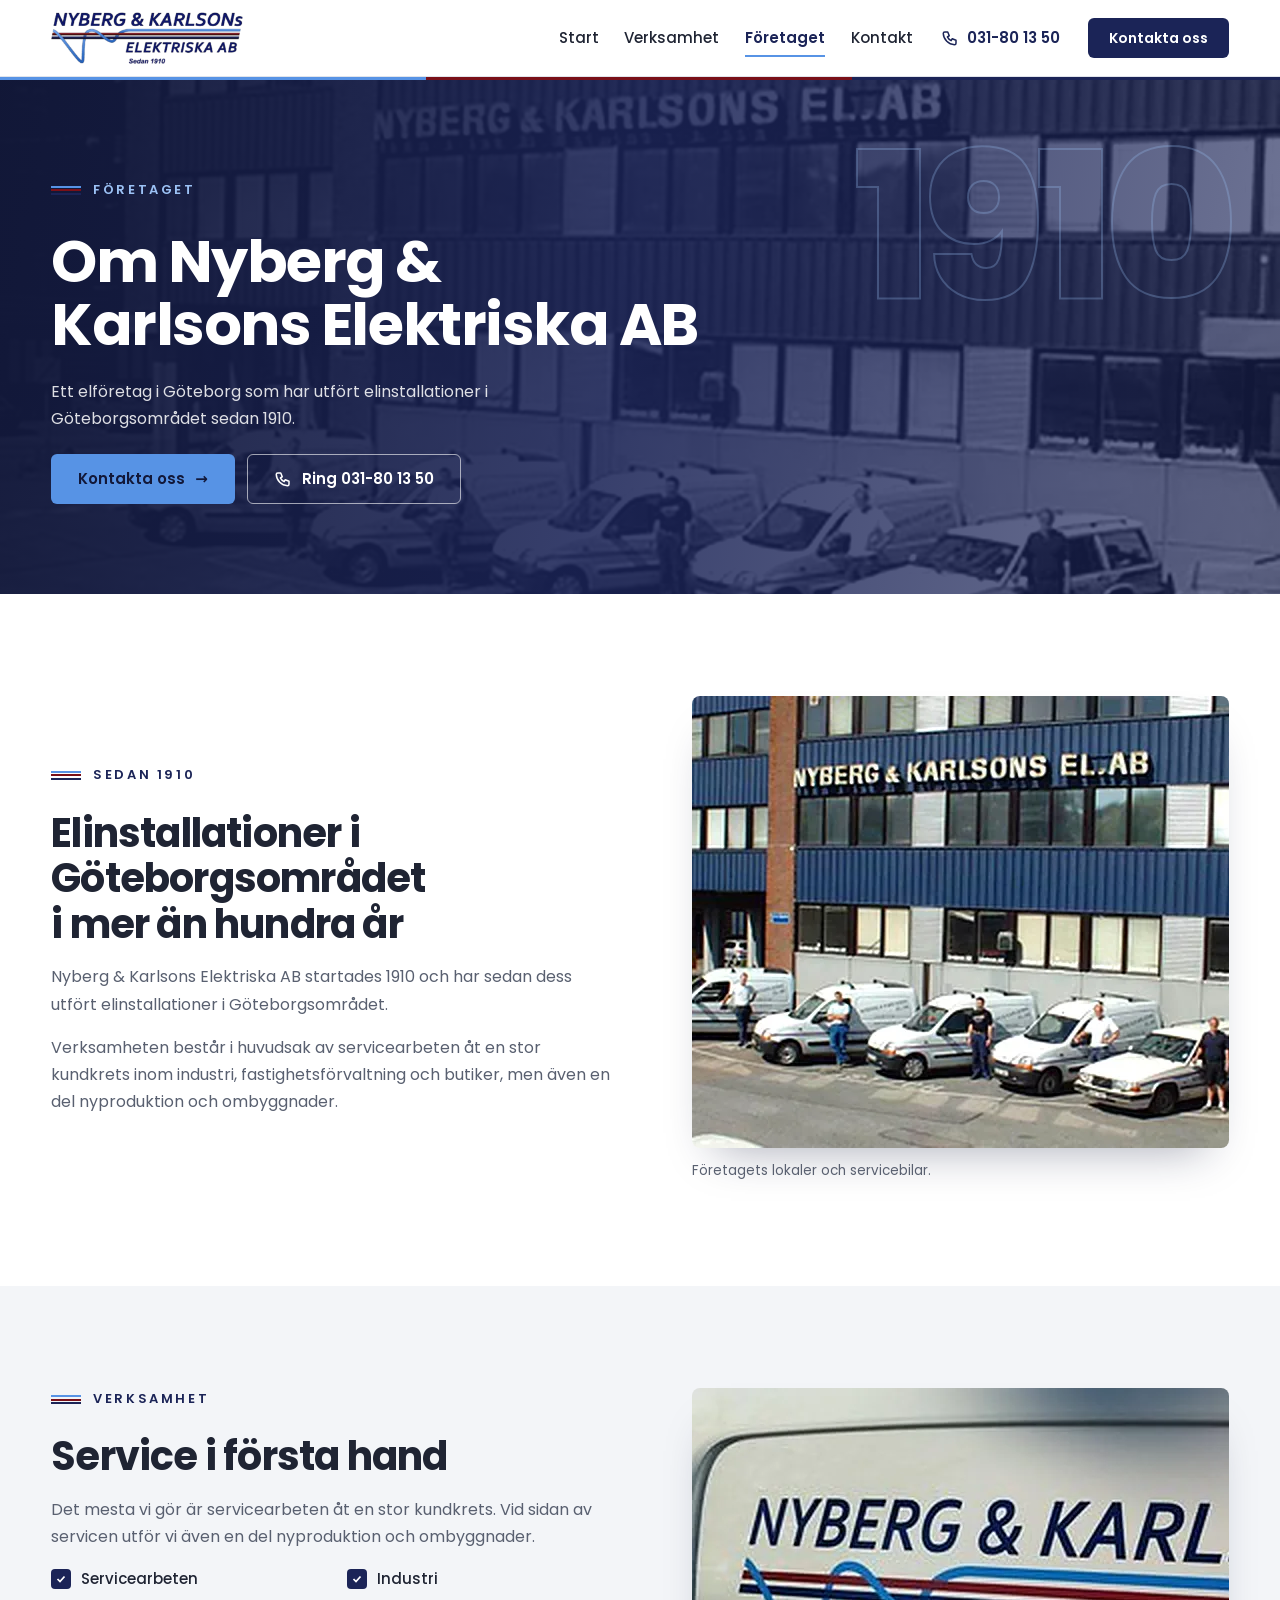
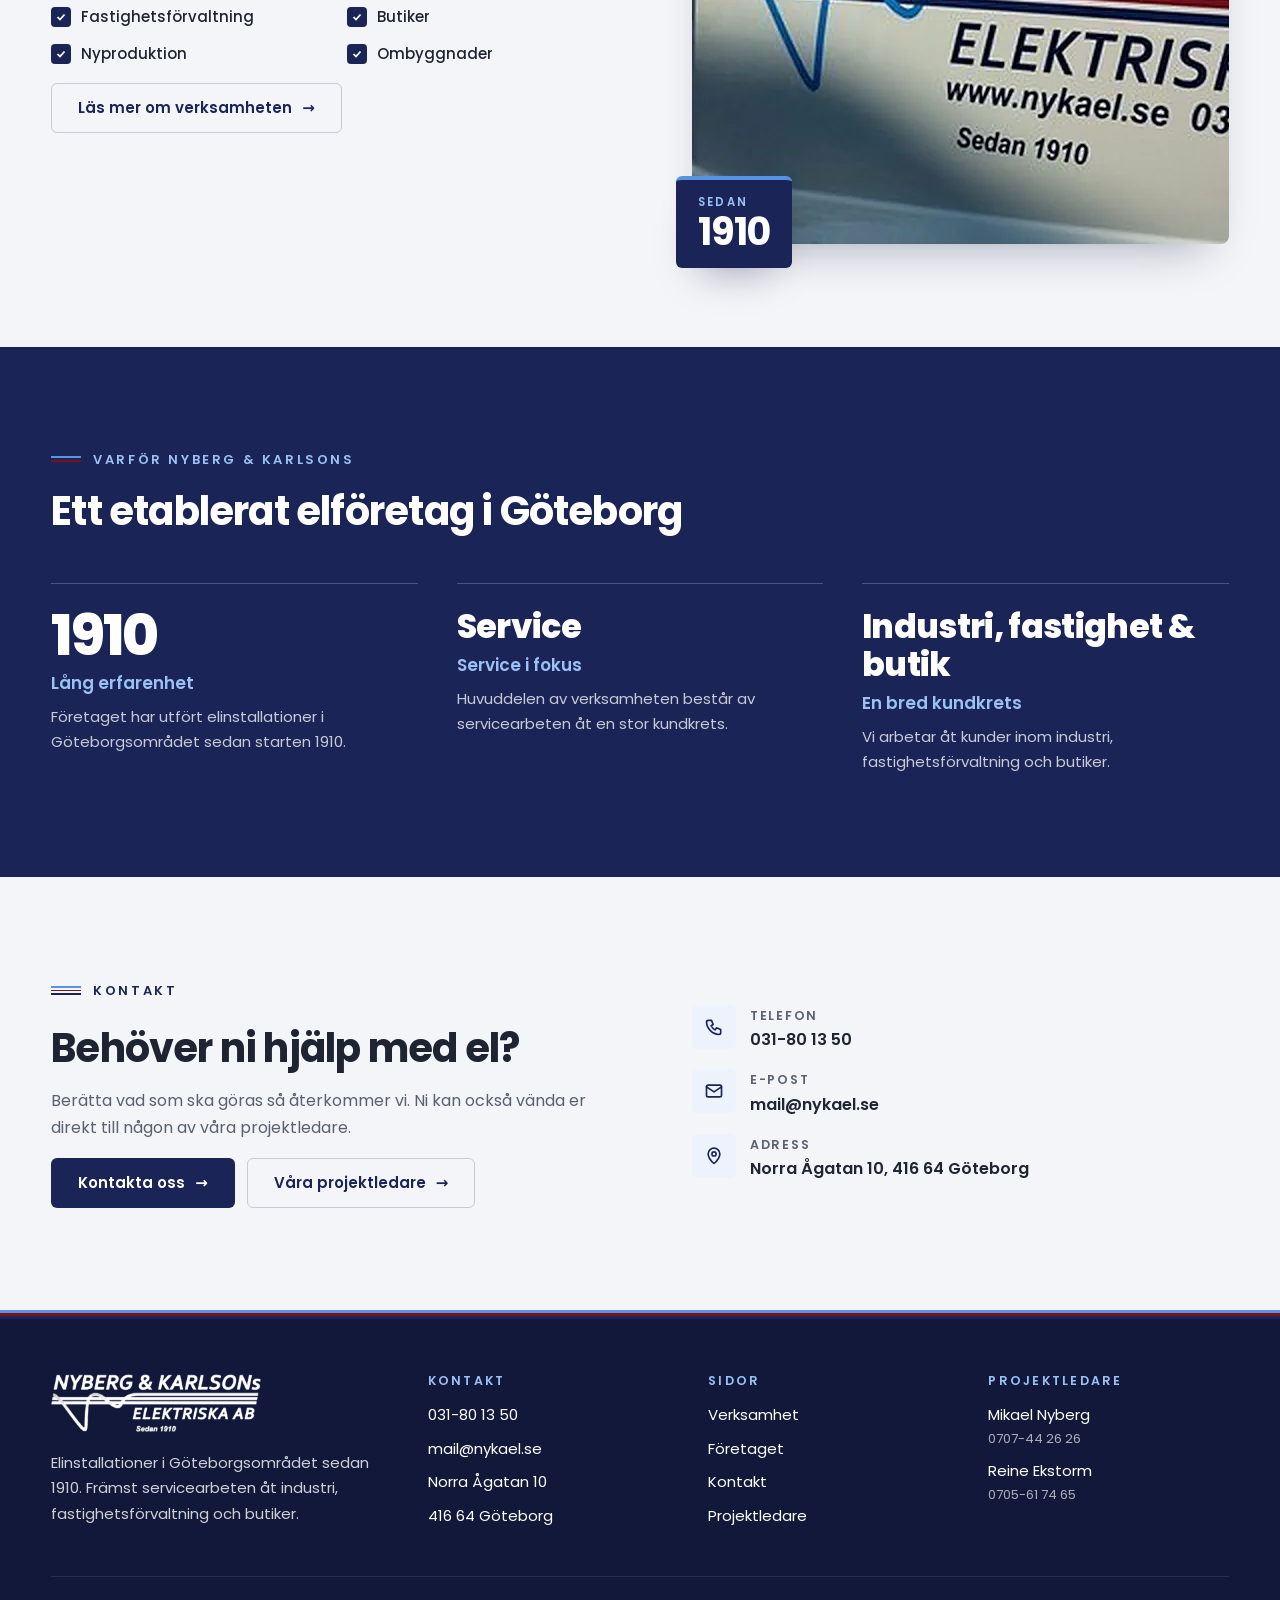
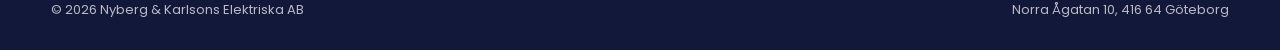
==== commit 06b620e1: "Ge sajten en egen formgivning, mindre lik Bloms Vit navbar med logotypen i färg, telefon och kontakt" ====
--- a/site/foretaget/index.html
+++ b/site/foretaget/index.html
@@ -27,23 +27,49 @@
 <body data-page="foretaget">
 <a class="skip" href="#innehall">Hoppa till innehållet</a>
 <header class="nav"><div class="wrap">
-<a class="logo" href="../index.html"><img src="../img/logo-nyberg-karlsons-vit.png" width="640" height="176" alt="Nyberg &amp; Karlsons Elektriska AB, sedan 1910"></a>
+<a class="logo" href="../index.html"><img src="../img/logo-nyberg-karlsons.png" width="640" height="176" alt="Nyberg &amp; Karlsons Elektriska AB, sedan 1910"></a>
+<div class="nav-right">
 <button class="burger" type="button" aria-expanded="false" aria-controls="meny"><svg viewBox="0 0 24 24" fill="none" stroke="currentColor" stroke-width="2.2" aria-hidden="true"><path d="M4 7h16M4 12h16M4 17h16"/></svg>Meny</button>
-<ul class="menu" id="meny"><li><a href="../index.html">Hem</a></li><li><a href="../verksamhet/">Verksamhet</a></li><li><a href="../foretaget/" aria-current="page">Företaget</a></li><li><a href="../kontakta-oss/">Kontakt</a></li></ul>
+<nav aria-label="Huvudmeny"><ul class="menu" id="meny"><li><a href="../index.html">Start</a></li><li><a href="../verksamhet/">Verksamhet</a></li><li><a href="../foretaget/" aria-current="page">Företaget</a></li><li><a href="../kontakta-oss/">Kontakt</a></li></ul></nav>
+<a class="nav-tel" href="tel:+4631801350" aria-label="Ring 031-80 13 50"><svg viewBox="0 0 24 24" fill="none" stroke="currentColor" stroke-width="2" stroke-linecap="round" stroke-linejoin="round" aria-hidden="true"><path d="M5 4h4l2 5-2.5 1.5a11 11 0 0 0 5 5L15 13l5 2v4a2 2 0 0 1-2 2A16 16 0 0 1 3 6a2 2 0 0 1 2-2"/></svg><span>031-80 13 50</span></a>
+<a class="btn btn-navy" href="../kontakta-oss/#formular">Kontakta oss</a>
+</div>
 </div></header>
 <main id="innehall">
-<section class="hero no-cards"><div class="hero-bg"><picture><source srcset="../img/foretaget-lokaler-servicebilar.webp" type="image/webp"><img src="../img/foretaget-lokaler-servicebilar.jpg" alt="" width="800" height="452" fetchpriority="high" decoding="async" style="object-position:center 40%"></picture></div><div class="wrap">
+<section class="hero no-cards"><div class="hero-bg"><picture><source srcset="../img/foretaget-lokaler-servicebilar.webp" type="image/webp"><img src="../img/foretaget-lokaler-servicebilar.jpg" alt="" width="800" height="452" fetchpriority="high" decoding="async" style="object-position:center 40%"></picture></div><div class="year" aria-hidden="true">1910</div><div class="wrap">
 <div class="hero-text"><span class="eyebrow">Företaget</span><h1>Om Nyberg &amp; Karlsons Elektriska AB</h1><p class="lead">Ett elföretag i Göteborg som har utfört elinstallationer i Göteborgsområdet sedan 1910.</p>
-<div class="btns"><a class="btn btn-red" href="tel:+4631801350">Ring oss</a><a class="btn btn-ghost arrow" href="../kontakta-oss/">Kontakta oss </a></div></div>
+<div class="btns"><a class="btn btn-blue arrow" href="../kontakta-oss/#formular">Kontakta oss </a><a class="btn btn-ghost" href="tel:+4631801350"><svg viewBox="0 0 24 24" fill="none" stroke="currentColor" stroke-width="2" stroke-linecap="round" stroke-linejoin="round" aria-hidden="true"><path d="M5 4h4l2 5-2.5 1.5a11 11 0 0 0 5 5L15 13l5 2v4a2 2 0 0 1-2 2A16 16 0 0 1 3 6a2 2 0 0 1 2-2"/></svg>Ring 031-80 13 50</a></div></div>
 </div></section>
-<section class="sec"><div class="wrap split"><div class="media"><picture><source srcset="../img/foretaget-lokaler-servicebilar.webp" type="image/webp"><img src="../img/foretaget-lokaler-servicebilar.jpg" alt="Nyberg &amp; Karlsons Elektriska AB:s kontorsbyggnad med företagsskylt, med personal och fem servicebilar uppställda framför" width="800" height="452" loading="lazy" decoding="async"></picture><div class="seal"><div><small>Sedan</small>1910</div></div></div><div class="prose"><span class="eyebrow">Sedan 1910</span><h2 class="h2">Elinstallationer i Göteborgsområdet i mer än hundra år</h2><p>Nyberg &amp; Karlsons Elektriska AB startades 1910 och har sedan dess utfört elinstallationer i Göteborgsområdet.</p><p>Verksamheten består i huvudsak av servicearbeten åt en stor kundkrets inom industri, fastighetsförvaltning och butiker, men även en del nyproduktion och ombyggnader.</p><div class="btns"><a class="btn btn-red" href="tel:+4631801350">Ring oss</a><a class="btn btn-line arrow" href="../kontakta-oss/">Kontakta oss </a></div></div></div></section>
-<section class="sec gray"><div class="wrap split rev"><div class="media left"><picture><source srcset="../img/servicebil-dekal.webp" type="image/webp"><img src="../img/servicebil-dekal.jpg" alt="Servicebil med Nyberg &amp; Karlsons logotyp och texten Sedan 1910" width="806" height="456" loading="lazy" decoding="async"></picture></div><div class="prose"><span class="eyebrow">Verksamhet</span><h2 class="h2">Service i första hand</h2><p>Det mesta vi gör är servicearbeten åt en stor kundkrets. Vid sidan av servicen utför vi även en del nyproduktion och ombyggnader.</p><ul class="checklist"><li class="chk">Servicearbeten</li><li class="chk">Industri</li><li class="chk">Fastighetsförvaltning</li><li class="chk">Butiker</li><li class="chk">Nyproduktion</li><li class="chk">Ombyggnader</li></ul><div class="btns"><a class="btn btn-line arrow" href="../verksamhet/">Läs mer om verksamheten </a></div></div></div></section>
-<section class="sec"><div class="wrap"><div class="sec-head"><div class="prose"><span class="eyebrow">Kunder</span><h2 class="h2">Vilka vi arbetar åt</h2></div><a class="btn btn-red" href="tel:+4631801350">Ring oss</a></div><div class="grid g3"><a class="card" href="../verksamhet/#industri"><div class="img"><picture><source srcset="../img/bild-industri-elcentral.webp" type="image/webp"><img src="../img/bild-industri-elcentral.jpg" alt="" width="960" height="540" loading="lazy" decoding="async"></picture></div><div class="row">Industri<span aria-hidden="true">→</span></div></a><a class="card" href="../verksamhet/#fastighet"><div class="img"><picture><source srcset="../img/bild-fastighet-kontorshus.webp" type="image/webp"><img src="../img/bild-fastighet-kontorshus.jpg" alt="" width="960" height="540" loading="lazy" decoding="async"></picture></div><div class="row">Fastighetsförvaltning<span aria-hidden="true">→</span></div></a><a class="card" href="../verksamhet/#butik"><div class="img"><picture><source srcset="../img/bild-butik-interior.webp" type="image/webp"><img src="../img/bild-butik-interior.jpg" alt="" width="960" height="540" loading="lazy" decoding="async"></picture></div><div class="row">Butiker<span aria-hidden="true">→</span></div></a></div></div></section>
-<section class="sec dark"><div class="wrap split"><div class="prose"><span class="eyebrow">Personal</span><h2 class="h2">Kontakta våra projektledare</h2><p>Ni når våra projektledare direkt på mobil eller e-post, eller växeln på 031-80 13 50.</p><div class="btns"><a class="btn btn-red" href="tel:+4631801350">Ring oss</a><a class="btn btn-ghost arrow" href="../kontakta-oss/">Kontakta oss </a></div></div><div class="prose"><ul class="checklist"><li class="chk">Mikael Nyberg, projektledare · <a href="tel:+46707442626">0707-44 26 26</a></li><li class="chk">Reine Ekstorm, projektledare · <a href="tel:+46705617465">0705-61 74 65</a></li><li class="chk">Växel · <a href="tel:+4631801350">031-80 13 50</a></li><li class="chk"><a href="mailto:mail@nykael.se">mail@nykael.se</a></li></ul></div></div></section>
-<section class="sec gray" style="padding-block:48px"><div class="wrap"><div class="trust">
-<div><span class="ic"><svg viewBox="0 0 24 24" fill="none" stroke="currentColor" stroke-width="2" stroke-linecap="round" stroke-linejoin="round" aria-hidden="true"><circle cx="12" cy="12" r="9"/><path d="M12 7v5l3 2"/></svg></span><span><b>SEDAN 1910</b><small>Elinstallationer i Göteborgsområdet</small></span></div>
-<a href="https://www.elsakerhetsverket.se/" target="_blank" rel="noopener"><span class="ic"><svg viewBox="0 0 24 24" fill="none" stroke="currentColor" stroke-width="2" stroke-linecap="round" stroke-linejoin="round" aria-hidden="true"><circle cx="11" cy="11" r="6.5"/><path d="M16 16l5 5"/></svg></span><span><b>KOLLA ELFÖRETAGET</b><small>Kontrollera elföretag hos Elsäkerhetsverket</small></span></a>
+<section class="sec"><div class="wrap split">
+<div class="prose"><span class="eyebrow">Sedan 1910</span><h2 class="h2">Elinstallationer i Göteborgsområdet i mer än hundra år</h2>
+<p>Nyberg &amp; Karlsons Elektriska AB startades 1910 och har sedan dess utfört elinstallationer i Göteborgsområdet.</p>
+<p>Verksamheten består i huvudsak av servicearbeten åt en stor kundkrets inom industri, fastighetsförvaltning och butiker, men även en del nyproduktion och ombyggnader.</p></div>
+<figure class="media"><picture><source srcset="../img/foretaget-lokaler-servicebilar.webp" type="image/webp"><img src="../img/foretaget-lokaler-servicebilar.jpg" alt="Nyberg &amp; Karlsons Elektriska AB:s kontorsbyggnad med företagsskylt, med personal och fem servicebilar uppställda framför" width="800" height="452" loading="lazy" decoding="async"></picture><figcaption>Företagets lokaler och servicebilar.</figcaption></figure>
+</div></section>
+<section class="sec gray"><div class="wrap split top">
+<div class="prose"><span class="eyebrow">Verksamhet</span><h2 class="h2">Service i första hand</h2>
+<p>Det mesta vi gör är servicearbeten åt en stor kundkrets. Vid sidan av servicen utför vi även en del nyproduktion och ombyggnader.</p>
+<ul class="checklist cols"><li class="chk">Servicearbeten</li><li class="chk">Industri</li><li class="chk">Fastighetsförvaltning</li><li class="chk">Butiker</li><li class="chk">Nyproduktion</li><li class="chk">Ombyggnader</li></ul>
+<div class="btns"><a class="btn btn-line arrow" href="../verksamhet/">Läs mer om verksamheten </a></div></div>
+<figure class="media left"><picture><source srcset="../img/servicebil-dekal.webp" type="image/webp"><img src="../img/servicebil-dekal.jpg" alt="Servicebil med Nyberg &amp; Karlsons logotyp och texten Sedan 1910" width="806" height="456" loading="lazy" decoding="async"></picture><div class="badge"><small>Sedan</small><b>1910</b></div></figure>
+</div></section>
+<section class="sec dark"><div class="wrap">
+<div class="sec-head"><div class="prose"><span class="eyebrow">Varför Nyberg &amp; Karlsons</span><h2 class="h2">Ett etablerat elföretag i Göteborg</h2></div></div>
+<div class="facts">
+<div class="fact"><div class="num">1910</div><h3>Lång erfarenhet</h3><p>Företaget har utfört elinstallationer i Göteborgsområdet sedan starten 1910.</p></div>
+<div class="fact"><div class="num word">Service</div><h3>Service i fokus</h3><p>Huvuddelen av verksamheten består av servicearbeten åt en stor kundkrets.</p></div>
+<div class="fact"><div class="num word">Industri, fastighet &amp; butik</div><h3>En bred kundkrets</h3><p>Vi arbetar åt kunder inom industri, fastighetsförvaltning och butiker.</p></div>
 </div></div></section>
+<section class="sec gray"><div class="wrap split">
+<div class="prose"><span class="eyebrow">Kontakt</span><h2 class="h2">Behöver ni hjälp med el?</h2>
+<p>Berätta vad som ska göras så återkommer vi. Ni kan också vända er direkt till någon av våra projektledare.</p>
+<div class="btns"><a class="btn btn-navy arrow" href="../kontakta-oss/#formular">Kontakta oss </a><a class="btn btn-line arrow" href="../kontakta-oss/#projektledare">Våra projektledare </a></div></div>
+<ul class="contact-list">
+<li><span class="ic"><svg viewBox="0 0 24 24" fill="none" stroke="currentColor" stroke-width="2" stroke-linecap="round" stroke-linejoin="round" aria-hidden="true"><path d="M5 4h4l2 5-2.5 1.5a11 11 0 0 0 5 5L15 13l5 2v4a2 2 0 0 1-2 2A16 16 0 0 1 3 6a2 2 0 0 1 2-2"/></svg></span><div><b>Telefon</b><a href="tel:+4631801350">031-80 13 50</a></div></li>
+<li><span class="ic"><svg viewBox="0 0 24 24" fill="none" stroke="currentColor" stroke-width="2" stroke-linecap="round" stroke-linejoin="round" aria-hidden="true"><rect x="3" y="5" width="18" height="14" rx="2"/><path d="M3 7l9 6 9-6"/></svg></span><div><b>E-post</b><a href="mailto:mail@nykael.se">mail@nykael.se</a></div></li>
+<li><span class="ic"><svg viewBox="0 0 24 24" fill="none" stroke="currentColor" stroke-width="2" stroke-linecap="round" stroke-linejoin="round" aria-hidden="true"><path d="M12 21s-7-6.2-7-11.5A7 7 0 0 1 19 9.5C19 14.8 12 21 12 21z"/><circle cx="12" cy="9.5" r="2.5"/></svg></span><div><b>Adress</b><a href="https://www.google.com/maps/search/?api=1&query=Norra+%C3%85gatan+10%2C+416+64+G%C3%B6teborg" target="_blank" rel="noopener">Norra Ågatan 10, 416 64 Göteborg</a></div></li>
+</ul>
+</div></section>
 </main>
 <footer class="foot"><div class="wrap">
 <div class="foot-grid">
--- a/site/assets/style.css
+++ b/site/assets/style.css
@@ -1,18 +1,18 @@
-/* Nyberg & Karlsons Elektriska — samma designsystem som Bloms El & Data (heroförslag 15:
-   fotohero med överlappande kort, färgad navbar, Poppins, växlande vita/ljusgrå sektioner, färgad sidfot).
-   Färgerna kommer ur logotypen: marinblått (navbar, sidfot), vinrött (knappar, rubriketiketter) och ljusblått (accent). */
+/* Nyberg & Karlsons Elektriska — designsystem.
+   Färgerna kommer ur logotypen: marinblå text, ljusblå våg och vinröd linje.
+   Logotypens tre linjer (ljusblå, vinröd, marinblå) återkommer som motiv i rubriketiketter, navbar och sidfot. */
 :root{
-  --navy:#1b2457; --navy-deep:#141a42;
-  --red:#8b1a22; --red-hover:#a3222b; --red-soft:#f9eeee;
-  --blue:#5793e5; --accent:#9cc2f5;
-  --ink:#262a36; --gray:#2c3147; --muted:#5f6270; --line:#e4e4ea;
-  --light:#f4f4f7; --white:#fff;
-  --shadow:0 30px 50px -22px rgba(20,26,66,.32);
-  --shadow-sm:0 10px 30px -14px rgba(20,26,66,.25);
+  --navy:#1b2457; --navy-deep:#121839; --navy-hover:#27337c;
+  --blue:#5793e5; --blue-light:#9cc2f5; --blue-soft:#edf3fc;
+  --maroon:#7a1018;
+  --ink:#1f2433; --muted:#596070; --line:#e1e4eb;
+  --light:#f3f5f8; --white:#fff;
+  --shadow:0 24px 44px -24px rgba(18,24,57,.38);
   --font:"Poppins",system-ui,-apple-system,"Segoe UI",Roboto,sans-serif;
-  --nav-h:clamp(64px,5.8vw,84px);
+  --nav-h:clamp(70px,6vw,88px);
   --wrap:1200px;
-  --radius:18px;
+  --radius:8px;
+  --stripes:linear-gradient(var(--blue) 0 33.3%,var(--maroon) 33.3% 66.6%,var(--navy) 66.6%);
   color-scheme:light;
 }
 *{box-sizing:border-box}
@@ -20,7 +20,7 @@
 html{scroll-behavior:smooth;scroll-padding-top:calc(var(--nav-h) + 16px)}
 @media (prefers-reduced-motion:reduce){html{scroll-behavior:auto}*{transition:none!important;animation:none!important}}
 body{margin:0;background:var(--white);color:var(--ink);font-family:var(--font);font-size:16px;line-height:1.7;-webkit-font-smoothing:antialiased}
-body::before{content:"";position:fixed;inset:0 0 auto;height:env(safe-area-inset-top,0px);background:var(--navy);z-index:60}
+body::before{content:"";position:fixed;inset:0 0 auto;height:env(safe-area-inset-top,0px);background:var(--white);z-index:60}
 img{display:block;max-width:100%}
 picture{display:contents}
 a{color:inherit;text-decoration:none}
@@ -31,190 +31,209 @@
 
 .wrap{width:100%;max-width:calc(var(--wrap) + 2*max(16px,4vw));margin-inline:auto;
   padding-left:max(16px,4vw,env(safe-area-inset-left,0px));padding-right:max(16px,4vw,env(safe-area-inset-right,0px))}
-.prose{display:flex;flex-direction:column;gap:16px;max-width:66ch}
+.prose{display:flex;flex-direction:column;gap:16px;max-width:64ch}
 .prose p{color:var(--muted)}
 .prose strong{color:var(--ink);font-weight:600}
-.prose p a{color:var(--red);font-weight:500}
-.eyebrow{display:block;color:var(--red);font-size:13px;font-weight:600;letter-spacing:.18em;text-transform:uppercase;margin-bottom:10px}
-.h2{font-size:clamp(28px,3.2vw,44px);letter-spacing:-.02em;color:var(--ink)}
-.h3{font-size:clamp(20px,1.7vw,24px);font-weight:600;color:var(--ink)}
+.prose p a{color:var(--navy);font-weight:600;text-decoration:underline;text-underline-offset:3px}
+.eyebrow{display:flex;align-items:center;gap:12px;color:var(--navy);font-size:13px;font-weight:600;letter-spacing:.2em;text-transform:uppercase;margin-bottom:8px}
+.eyebrow::before{content:"";width:30px;height:9px;flex:none;
+  background:linear-gradient(var(--blue) 0 2px,transparent 2px 3.5px,var(--maroon) 3.5px 5.5px,transparent 5.5px 7px,var(--navy) 7px 9px)}
+.h2{font-size:clamp(28px,3.1vw,42px);letter-spacing:-.02em;color:var(--ink)}
+.h3{font-size:clamp(19px,1.6vw,22px);font-weight:600;color:var(--ink)}
 .lead{font-size:clamp(16px,1.25vw,18px);line-height:1.7}
-.skip{position:absolute;left:-999px;top:0;background:var(--accent);color:var(--ink);padding:10px 16px;z-index:100;font-weight:600}
+.skip{position:absolute;left:-999px;top:0;background:var(--navy);color:var(--white);padding:10px 16px;z-index:100;font-weight:600}
 .skip:focus{left:16px;top:calc(env(safe-area-inset-top,0px) + 10px)}
 :focus-visible{outline:3px solid var(--blue);outline-offset:3px}
 
-/* ---------- navbar ---------- */
-.nav{position:sticky;top:env(safe-area-inset-top,0px);z-index:50;background:var(--navy);height:var(--nav-h)}
+/* ---------- navbar: vit med logotypen i färg ---------- */
+.nav{position:sticky;top:env(safe-area-inset-top,0px);z-index:50;background:var(--white);height:var(--nav-h);border-bottom:1px solid var(--line)}
+.nav::after{content:"";position:absolute;left:0;right:0;bottom:-4px;height:3px;background:linear-gradient(90deg,var(--blue) 0 33.3%,var(--maroon) 33.3% 66.6%,var(--navy) 66.6%)}
 .nav .wrap{height:100%;display:flex;align-items:center;justify-content:space-between;gap:24px}
 .logo{display:flex;align-items:center;flex:none}
-.logo img{width:clamp(150px,14vw,200px);height:auto}
-.menu{display:flex;gap:clamp(14px,2vw,30px);list-style:none;padding:0;color:var(--white);font-weight:500;font-size:15px}
-.menu a{transition:opacity .15s;padding-block:6px}
-.menu a:hover{opacity:.7}
-.menu a[aria-current="page"]{opacity:.6}
-.burger{display:none;background:none;border:0;color:var(--white);font:600 15px var(--font);cursor:pointer;padding:10px 0;align-items:center;gap:8px}
+.logo img{width:clamp(160px,15vw,210px);height:auto}
+.nav-right{display:flex;align-items:center;gap:clamp(16px,2.2vw,32px)}
+.menu{display:flex;gap:clamp(14px,2vw,28px);list-style:none;padding:0;color:var(--ink);font-weight:500;font-size:15px}
+.menu a{display:block;padding-block:6px;position:relative;transition:color .15s}
+.menu a:hover{color:var(--navy-hover)}
+.menu a::after{content:"";position:absolute;left:0;right:0;bottom:0;height:2px;background:var(--blue);transform:scaleX(0);transform-origin:left;transition:transform .2s}
+.menu a:hover::after,.menu a[aria-current="page"]::after{transform:scaleX(1)}
+.menu a[aria-current="page"]{color:var(--navy);font-weight:600}
+.nav-tel{display:inline-flex;align-items:center;gap:8px;color:var(--navy);font-weight:600;font-size:15px;white-space:nowrap}
+.nav-tel svg{width:18px;height:18px}
+.nav .btn{padding:11px 20px;font-size:14px}
+.burger{display:none;background:none;border:0;color:var(--navy);font:600 15px var(--font);cursor:pointer;padding:10px 0;align-items:center;gap:8px}
 .burger svg{width:22px;height:22px}
-@media (max-width:1020px){
+@media (max-width:1080px){
   .burger{display:inline-flex}
-  .menu{display:none;position:absolute;top:100%;left:0;right:0;flex-direction:column;gap:0;background:var(--navy);
-    padding:6px max(16px,4vw) 18px;border-top:1px solid rgba(255,255,255,.16);box-shadow:0 20px 30px -10px rgba(0,0,0,.35)}
+  .nav-right .btn{display:none}
+  .menu{display:none;position:absolute;top:calc(100% + 3px);left:0;right:0;flex-direction:column;gap:0;background:var(--white);
+    padding:6px max(16px,4vw) 18px;box-shadow:0 20px 30px -12px rgba(18,24,57,.25)}
   .nav.open .menu{display:flex}
-  .menu a{display:block;padding:12px 0;border-bottom:1px solid rgba(255,255,255,.1)}
-}
+  .menu a{padding:13px 0;border-bottom:1px solid var(--line)}
+  .menu a::after{display:none}
+}
+@media (max-width:560px){.nav-tel span{display:none}.nav-tel svg{width:22px;height:22px}}
 
 /* ---------- knappar ---------- */
-.btns{display:flex;flex-wrap:wrap;gap:14px}
-.btn{display:inline-flex;align-items:center;justify-content:center;gap:10px;padding:16px 30px;border-radius:10px;font:600 15px/1.2 var(--font);
-  white-space:nowrap;border:1.5px solid transparent;cursor:pointer;transition:transform .15s,background .15s,border-color .15s,color .15s}
-.btn:hover{transform:translateY(-2px)}
-.btn-red{background:var(--red);color:var(--white)}.btn-red:hover{background:var(--red-hover)}
-.btn-ghost{border-color:rgba(255,255,255,.65);color:var(--white)}.btn-ghost:hover{background:rgba(255,255,255,.12)}
-.btn-line{border-color:#cfcdd4;color:var(--ink)}.btn-line:hover{border-color:var(--red);color:var(--red)}
-.btn-white{background:var(--white);color:var(--navy)}
-.arrow::after{content:"→"}
-
-/* ---------- hero (förslag 15) ---------- */
-.hero{position:relative;color:var(--white);padding-top:clamp(56px,7vw,110px)}
-.hero-bg{position:absolute;inset:0 0 var(--overlap,120px) 0;overflow:hidden;background:var(--gray)}
-.hero-bg img{width:100%;height:100%;object-fit:cover}
-.hero-bg::after{content:"";position:absolute;inset:0;background:linear-gradient(90deg,rgba(0,0,0,.78),rgba(0,0,0,.45) 55%,rgba(0,0,0,.2))}
+.btns{display:flex;flex-wrap:wrap;gap:12px}
+.btn{display:inline-flex;align-items:center;justify-content:center;gap:10px;padding:15px 26px;border-radius:6px;font:600 15px/1.2 var(--font);
+  white-space:nowrap;border:1.5px solid transparent;cursor:pointer;transition:background .15s,border-color .15s,color .15s}
+.btn-navy{background:var(--navy);color:var(--white)}.btn-navy:hover{background:var(--navy-hover)}
+.btn-blue{background:var(--blue);color:var(--navy-deep)}.btn-blue:hover{background:var(--blue-light)}
+.btn-ghost{border-color:rgba(255,255,255,.6);color:var(--white)}.btn-ghost:hover{background:rgba(255,255,255,.1)}
+.btn-line{border-color:#c6cbd6;color:var(--navy)}.btn-line:hover{border-color:var(--navy);background:var(--blue-soft)}
+.btn-white{background:var(--white);color:var(--navy)}.btn-white:hover{background:var(--blue-soft)}
+.arrow::after{content:"→";transition:transform .15s}
+.btn.arrow:hover::after{transform:translateX(3px)}
+.btn svg{width:18px;height:18px}
+
+/* ---------- hero: marinblå duoton med årtalet ---------- */
+.hero{position:relative;color:var(--white);padding-top:clamp(64px,8vw,120px);background:var(--white)}
+.hero-bg{position:absolute;inset:0 0 var(--overlap,90px) 0;overflow:hidden;background:var(--navy-deep)}
+.hero-bg img{width:100%;height:100%;object-fit:cover;filter:grayscale(1) contrast(1.1)}
+.hero-bg::after{content:"";position:absolute;inset:0;background:linear-gradient(100deg,rgba(18,24,57,.97) 0%,rgba(27,36,87,.88) 48%,rgba(27,36,87,.62) 100%)}
 .hero .wrap{position:relative;z-index:2}
-.hero-text{max-width:780px;display:flex;flex-direction:column;gap:22px}
-.hero .eyebrow{color:var(--accent)}
-.hero h1{font-size:clamp(36px,4.4vw,62px);letter-spacing:-.02em;line-height:1.08}
-.hero .lead{opacity:.9;max-width:62ch}
-.hero-cards{position:relative;z-index:3;display:grid;grid-template-columns:repeat(4,1fr);gap:20px;margin-top:clamp(56px,7vw,110px)}
-.hero.no-cards{padding-bottom:clamp(56px,7vw,100px)}
+.hero-text{max-width:720px;display:flex;flex-direction:column;gap:22px}
+.hero .eyebrow{color:var(--blue-light)}
+.hero h1{font-size:clamp(36px,4.6vw,62px);letter-spacing:-.025em;line-height:1.06}
+.hero .lead{color:rgba(255,255,255,.86);max-width:58ch}
+.hero.no-cards{padding-bottom:clamp(60px,7vw,100px)}
 .hero.no-cards .hero-bg{inset:0}
-
-/* kort, samma utseende i hero och sektioner */
-.card{display:flex;flex-direction:column;background:var(--white);color:var(--ink);border-radius:var(--radius);overflow:hidden;box-shadow:var(--shadow);transition:transform .2s ease}
-a.card:hover{transform:translateY(-6px)}
-.card .img{aspect-ratio:16/9;overflow:hidden;background:var(--light)}
-.card .img img{width:100%;height:100%;object-fit:cover;transition:transform .5s ease}
-a.card:hover .img img{transform:scale(1.04)}
-.card .row{display:flex;justify-content:space-between;align-items:center;gap:12px;padding:18px 20px;font-weight:600}
-.card .row span{color:var(--red);flex:none}
-.card .body{padding:0 20px 22px;color:var(--muted);font-size:14.5px;line-height:1.65;display:flex;flex-direction:column;gap:10px}
-.card.icon .ic{margin:22px 20px 0;width:48px;height:48px;border-radius:12px;background:var(--red-soft);color:var(--red);display:grid;place-items:center}
-.card.icon .ic svg{width:24px;height:24px}
-.card.icon .row{flex-direction:column;align-items:flex-start;gap:2px}
-.card.icon .row small{color:var(--muted);font-weight:500;font-size:14px}
+.year{position:absolute;right:max(16px,4vw);top:clamp(36px,5vw,80px);z-index:1;font-size:clamp(100px,16vw,250px);font-weight:800;letter-spacing:-.05em;line-height:.85;
+  color:transparent;-webkit-text-stroke:2px rgba(156,194,245,.28);pointer-events:none;user-select:none}
+@media (max-width:860px){.year{display:none}}
+
+/* numrerade kort under heron */
+.hero-list{position:relative;z-index:3;display:grid;grid-template-columns:repeat(4,1fr);margin-top:clamp(56px,7vw,96px);
+  background:var(--white);border-radius:var(--radius);box-shadow:var(--shadow);overflow:hidden}
+.hero-list a{display:flex;flex-direction:column;gap:6px;padding:26px 26px 24px;color:var(--ink);border-left:1px solid var(--line);transition:background .2s}
+.hero-list a:first-child{border-left:0}
+.hero-list a:hover{background:var(--blue-soft)}
+.hero-list i{font-style:normal;font-size:13px;font-weight:700;color:var(--maroon);letter-spacing:.1em}
+.hero-list b{font-size:17px;font-weight:600}
+.hero-list small{color:var(--muted);font-size:14px;line-height:1.5}
 
 /* ---------- sektioner ---------- */
 .sec{padding-block:clamp(64px,8vw,110px)}
 .sec.gray{background:var(--light)}
-.sec.dark{background:var(--gray);color:var(--white)}
+.sec.dark{background:var(--navy);color:var(--white)}
 .sec.dark .h2,.sec.dark .prose strong{color:var(--white)}
-.sec.dark .prose p{color:rgba(255,255,255,.78)}
-.sec.dark .eyebrow{color:var(--accent)}
-.sec-head{display:flex;justify-content:space-between;align-items:flex-end;gap:24px;flex-wrap:wrap;margin-bottom:clamp(32px,4vw,50px)}
+.sec.dark .prose p{color:rgba(255,255,255,.8)}
+.sec.dark .eyebrow{color:var(--blue-light)}
+.sec-head{display:flex;justify-content:space-between;align-items:flex-end;gap:24px;flex-wrap:wrap;margin-bottom:clamp(32px,4vw,48px)}
 .sec-head .prose{gap:10px}
 
 .grid{display:grid;gap:24px}
 .g2{grid-template-columns:repeat(2,1fr)}
 .g3{grid-template-columns:repeat(3,1fr)}
-.g4{grid-template-columns:repeat(4,1fr)}
-
-.split{display:grid;grid-template-columns:1fr 1fr;gap:clamp(32px,6vw,90px);align-items:center}
-.split.rev .media{order:2}
+
+.split{display:grid;grid-template-columns:1.05fr 1fr;gap:clamp(32px,6vw,90px);align-items:center}
+.split.top{align-items:start}
 .split > *{min-width:0}
 .media{position:relative}
-.media img{width:100%;border-radius:var(--radius);object-fit:cover;aspect-ratio:4/3;box-shadow:var(--shadow)}
-.media.tall img{aspect-ratio:3/4}
+.media img{width:100%;border-radius:var(--radius);object-fit:cover;aspect-ratio:3/2;box-shadow:var(--shadow)}
 .media.left img{object-position:0 50%}
+.media figcaption{margin-top:12px;font-size:13.5px;color:var(--muted)}
+.badge{position:absolute;left:-16px;bottom:-24px;z-index:2;background:var(--navy);color:var(--white);border-radius:6px;padding:16px 22px;box-shadow:var(--shadow);
+  display:flex;flex-direction:column;line-height:1.05;border-top:4px solid var(--blue)}
+.badge b{font-size:clamp(30px,3vw,40px);letter-spacing:-.03em}
+.badge small{font-size:11.5px;letter-spacing:.2em;text-transform:uppercase;color:var(--blue-light);font-weight:600;margin-bottom:4px}
+
+/* tjänstekort: bild, nummer, rubrik och text */
+.svc{display:flex;flex-direction:column;background:var(--white);border-radius:var(--radius);overflow:hidden;border:1px solid var(--line);transition:box-shadow .2s,border-color .2s}
+.svc:hover{box-shadow:var(--shadow);border-color:transparent}
+.svc .img{aspect-ratio:3/2;overflow:hidden;background:var(--light)}
+.svc .img img{width:100%;height:100%;object-fit:cover;transition:transform .5s ease}
+.svc:hover .img img{transform:scale(1.03)}
+.svc .in{padding:22px 24px 26px;display:flex;flex-direction:column;gap:8px}
+.svc i{font-style:normal;font-size:13px;font-weight:700;color:var(--maroon);letter-spacing:.1em}
+.svc h3{font-size:20px;font-weight:600}
+.svc p{color:var(--muted);font-size:15px;line-height:1.65}
+.svc.wide{flex-direction:row}
+.svc.wide .img{flex:0 0 46%;aspect-ratio:auto;min-height:240px}
+.svc.wide .in{justify-content:center;padding:28px 30px}
 
 .chk{display:inline-flex;align-items:flex-start;gap:10px;font-weight:500;font-size:15px}
-.chk::before{content:"";width:20px;height:20px;margin-top:3px;border-radius:50%;flex:none;background:var(--red) url("data:image/svg+xml,%3Csvg xmlns='http://www.w3.org/2000/svg' viewBox='0 0 24 24' fill='none' stroke='white' stroke-width='3.5'%3E%3Cpath d='M5 12l5 5 9-10'/%3E%3C/svg%3E") center/12px no-repeat}
-.sec.dark .chk::before{background-color:var(--accent);background-image:url("data:image/svg+xml,%3Csvg xmlns='http://www.w3.org/2000/svg' viewBox='0 0 24 24' fill='none' stroke='%23141a42' stroke-width='3.5'%3E%3Cpath d='M5 12l5 5 9-10'/%3E%3C/svg%3E")}
-.checklist{list-style:none;padding:0;display:grid;gap:14px}
-
-.pills{display:flex;flex-wrap:wrap;gap:10px;list-style:none;padding:0}
-.pills a{display:block;background:var(--white);border:1px solid var(--line);border-radius:999px;padding:9px 18px;font-size:14px;font-weight:500}
-.pills a:hover{border-color:var(--red);color:var(--red)}
-
-/* Sedan 1910-bricka (motsvarar ROT-brickan) */
-.seal{position:absolute;right:-18px;top:-30px;width:clamp(110px,11vw,150px);aspect-ratio:1;border-radius:50%;background:var(--accent);color:var(--navy);
-  display:grid;place-items:center;text-align:center;font-weight:800;font-size:clamp(26px,2.4vw,34px);line-height:1;transform:rotate(-10deg);box-shadow:var(--shadow);z-index:3}
-.seal small{display:block;font-size:12px;font-weight:600;letter-spacing:.14em;text-transform:uppercase;margin-bottom:4px}
-
-/* citat */
-.quote{font-size:clamp(24px,2.6vw,36px);font-weight:500;line-height:1.35;letter-spacing:-.01em;color:var(--ink)}
-.quote em{font-style:normal;color:var(--red)}
-
-/* bildband med text */
-.band{position:relative;color:var(--white);padding-block:clamp(70px,9vw,130px);overflow:hidden}
-.band img{position:absolute;inset:0;width:100%;height:100%;object-fit:cover}
-.band::after{content:"";position:absolute;inset:0;background:linear-gradient(90deg,rgba(0,0,0,.8),rgba(0,0,0,.4))}
-.band .wrap{position:relative;z-index:2}
-.band .prose p{color:rgba(255,255,255,.85)}
-.band .h2{color:var(--white)}
-.band .eyebrow{color:var(--accent)}
-.photo-strip{height:clamp(220px,32vw,460px);overflow:hidden}
-.photo-strip img{width:100%;height:100%;object-fit:cover}
+.chk::before{content:"";width:20px;height:20px;margin-top:3px;border-radius:4px;flex:none;background:var(--navy) url("data:image/svg+xml,%3Csvg xmlns='http://www.w3.org/2000/svg' viewBox='0 0 24 24' fill='none' stroke='white' stroke-width='3.5'%3E%3Cpath d='M5 12l5 5 9-10'/%3E%3C/svg%3E") center/12px no-repeat}
+.checklist{list-style:none;padding:0;display:grid;gap:12px}
+.checklist.cols{grid-template-columns:1fr 1fr;gap:12px 28px}
+
+/* fakta i mörk sektion */
+.facts{display:grid;grid-template-columns:repeat(3,1fr);gap:clamp(24px,3vw,40px)}
+.fact{border-top:1px solid rgba(255,255,255,.22);padding-top:24px;display:flex;flex-direction:column;gap:10px}
+.fact .num{font-size:clamp(40px,4.4vw,62px);font-weight:800;letter-spacing:-.04em;line-height:1}
+.fact .num.word{font-size:clamp(26px,2.6vw,36px);letter-spacing:-.02em;line-height:1.15}
+.fact h3{font-size:17px;font-weight:600;color:var(--blue-light)}
+.fact p{color:rgba(255,255,255,.76);font-size:15px}
 
 /* personal */
-.person{background:var(--white);border-radius:var(--radius);box-shadow:var(--shadow);padding:clamp(24px,2.6vw,32px);display:flex;gap:20px;align-items:flex-start}
-.person .av{width:64px;height:64px;border-radius:50%;background:var(--navy);color:var(--white);display:grid;place-items:center;font-weight:700;font-size:21px;flex:none}
-.person h3{font-size:clamp(20px,1.8vw,24px)}
-.person .role{color:var(--red);font-size:13px;font-weight:600;letter-spacing:.14em;text-transform:uppercase}
+.person{background:var(--white);border-radius:var(--radius);border:1px solid var(--line);border-top:4px solid var(--navy);padding:clamp(24px,2.6vw,32px);display:flex;gap:20px;align-items:flex-start}
+.person .av{width:60px;height:60px;border-radius:6px;background:var(--blue-soft);color:var(--navy);display:grid;place-items:center;font-weight:700;font-size:20px;flex:none}
+.person h3{font-size:clamp(19px,1.7vw,22px)}
+.person .role{color:var(--maroon);font-size:12.5px;font-weight:600;letter-spacing:.16em;text-transform:uppercase}
 .person ul{list-style:none;padding:0;margin-top:14px;display:grid;gap:8px}
 .person li a{display:inline-flex;align-items:center;gap:10px;font-weight:500}
-.person li a:hover{color:var(--red)}
-.person li svg{width:18px;height:18px;color:var(--red);flex:none}
-
-/* förtroende */
-.trust{display:flex;flex-wrap:wrap;justify-content:center;gap:20px}
-.trust a,.trust div{display:flex;gap:16px;align-items:center;background:var(--white);border:1px solid var(--line);border-radius:var(--radius);padding:18px 24px;min-width:0}
-.trust .ic{width:52px;height:52px;border-radius:50%;background:var(--red-soft);color:var(--red);display:grid;place-items:center;flex:none}
-.trust .ic svg{width:26px;height:26px}
-.trust b{display:block;font-size:14px;letter-spacing:.04em}
-.trust small{display:block;color:var(--muted);font-size:13px;line-height:1.5}
-.trust a:hover{border-color:var(--red)}
-
-/* kontakt */
-.form{background:var(--white);border-radius:var(--radius);box-shadow:var(--shadow);padding:clamp(24px,3vw,40px);display:grid;gap:14px}
+.person li a:hover{color:var(--navy);text-decoration:underline;text-underline-offset:3px}
+.person li svg{width:18px;height:18px;color:var(--navy);flex:none}
+
+/* kontaktlista */
+.contact-list{list-style:none;padding:0;display:grid;gap:16px}
+.contact-list li{display:flex;gap:14px;align-items:flex-start}
+.contact-list .ic{width:44px;height:44px;border-radius:6px;background:var(--blue-soft);color:var(--navy);display:grid;place-items:center;flex:none}
+.contact-list .ic svg{width:20px;height:20px}
+.contact-list b{display:block;font-size:12.5px;letter-spacing:.14em;text-transform:uppercase;color:var(--muted);font-weight:600}
+.contact-list a,.contact-list span{font-weight:600;color:var(--ink)}
+.contact-list a:hover{color:var(--navy);text-decoration:underline;text-underline-offset:3px}
+.sec.dark .contact-list .ic{background:rgba(255,255,255,.1);color:var(--blue-light)}
+.sec.dark .contact-list b{color:rgba(255,255,255,.6)}
+.sec.dark .contact-list a,.sec.dark .contact-list span{color:var(--white)}
+
+/* kontaktformulär */
+.form{background:var(--white);border-radius:var(--radius);border:1px solid var(--line);box-shadow:var(--shadow);padding:clamp(24px,3vw,38px);display:grid;gap:14px}
+.form h3{font-size:20px;font-weight:600;margin-bottom:4px}
 .form label{display:grid;gap:6px;font-size:14px;font-weight:500;align-content:start}
 .form .opt{color:var(--muted);font-weight:400}
-.form input,.form textarea,.form select{width:100%;font:400 15px var(--font);color:var(--ink);border:1.5px solid var(--line);border-radius:10px;padding:13px 15px;background:var(--white)}
-.form input:focus,.form textarea:focus,.form select:focus{outline:none;border-color:var(--red)}
+.form input,.form textarea,.form select{width:100%;font:400 15px var(--font);color:var(--ink);border:1.5px solid var(--line);border-radius:6px;padding:12px 14px;background:var(--white)}
+.form input:focus,.form textarea:focus,.form select:focus{outline:none;border-color:var(--navy);box-shadow:0 0 0 3px rgba(87,147,229,.22)}
 .form textarea{min-height:130px;resize:vertical}
 .form .two{display:grid;grid-template-columns:1fr 1fr;gap:14px}
 .form .note{font-size:13px;color:var(--muted);line-height:1.55}
 .form .msg{font-size:14px;color:#1f6b3a;font-weight:500}
 .form .msg:empty{display:none}
-.form .msg[data-err]{color:var(--red)}
+.form .msg[data-err]{color:var(--maroon)}
 
 /* ---------- footer ---------- */
-.foot{background:var(--navy);color:var(--white);padding-block:64px calc(28px + env(safe-area-inset-bottom,0px))}
+.foot{background:var(--navy-deep);color:var(--white);padding-block:64px calc(28px + env(safe-area-inset-bottom,0px));position:relative}
+.foot::before{content:"";position:absolute;inset:0 0 auto;height:9px;background:var(--stripes)}
 .foot-grid{display:grid;grid-template-columns:1.4fr 1fr 1fr 1fr;gap:40px}
-.foot h2{font-size:13px;letter-spacing:.16em;text-transform:uppercase;font-weight:600;margin-bottom:14px;opacity:.75}
+.foot h2{font-size:12.5px;letter-spacing:.18em;text-transform:uppercase;font-weight:600;margin-bottom:14px;color:var(--blue-light)}
 .foot ul{list-style:none;padding:0;display:grid;gap:8px;font-size:15px}
-.foot ul a:hover{text-decoration:underline}
-.foot .logo img{width:210px;margin-bottom:16px}
-.foot p{opacity:.85;font-size:15px}
-.foot small{display:block;opacity:.7;font-size:13px}
-.foot-bottom{margin-top:48px;padding-top:22px;border-top:1px solid rgba(255,255,255,.2);display:flex;justify-content:space-between;flex-wrap:wrap;gap:12px;font-size:13px;opacity:.8}
+.foot ul a:hover{text-decoration:underline;text-underline-offset:3px}
+.foot .logo img{width:210px;margin-bottom:18px}
+.foot p{opacity:.8;font-size:15px}
+.foot small{display:block;opacity:.65;font-size:13px}
+.foot-bottom{margin-top:48px;padding-top:22px;border-top:1px solid rgba(255,255,255,.14);display:flex;justify-content:space-between;flex-wrap:wrap;gap:12px;font-size:13px;opacity:.7}
 
 main{overflow-x:clip}
-
-/* Lite mer inzoomat på större skärmar */
-@media (min-width:1100px){html{zoom:1.1}}
 
 /* ---------- responsivt ---------- */
 @media (max-width:1020px){
-  .hero-cards,.g4{grid-template-columns:repeat(2,1fr)}
+  .hero-list{grid-template-columns:repeat(2,1fr)}
+  .hero-list a:nth-child(3){border-left:0}
+  .hero-list a:nth-child(n+3){border-top:1px solid var(--line)}
   .g3{grid-template-columns:repeat(2,1fr)}
   .foot-grid{grid-template-columns:1fr 1fr}
-}
-@media (max-width:720px){
-  .split,.g2,.g3{grid-template-columns:1fr}
-  .split.rev .media{order:0}
-  .hero-cards{gap:12px}
-  .hero-cards .card .row{padding:12px 14px;font-size:14px}
-  .form .two{grid-template-columns:1fr}
+  .svc.wide{flex-direction:column}.svc.wide .img{flex:none;aspect-ratio:3/2;min-height:0}
+}
+@media (max-width:760px){
+  .split,.g2,.g3,.facts{grid-template-columns:1fr}
+  .checklist.cols,.form .two{grid-template-columns:1fr}
   .foot-grid{grid-template-columns:1fr}
-  .btn{padding:14px 22px}
-  .media .seal{right:10px;top:-26px}
+  .badge{left:12px;bottom:-20px}
   .person{flex-direction:column}
 }
+@media (max-width:460px){
+  .hero-list{grid-template-columns:1fr}
+  .hero-list a{border-left:0;border-top:1px solid var(--line);padding:18px 20px}
+  .hero-list a:first-child{border-top:0}
+}
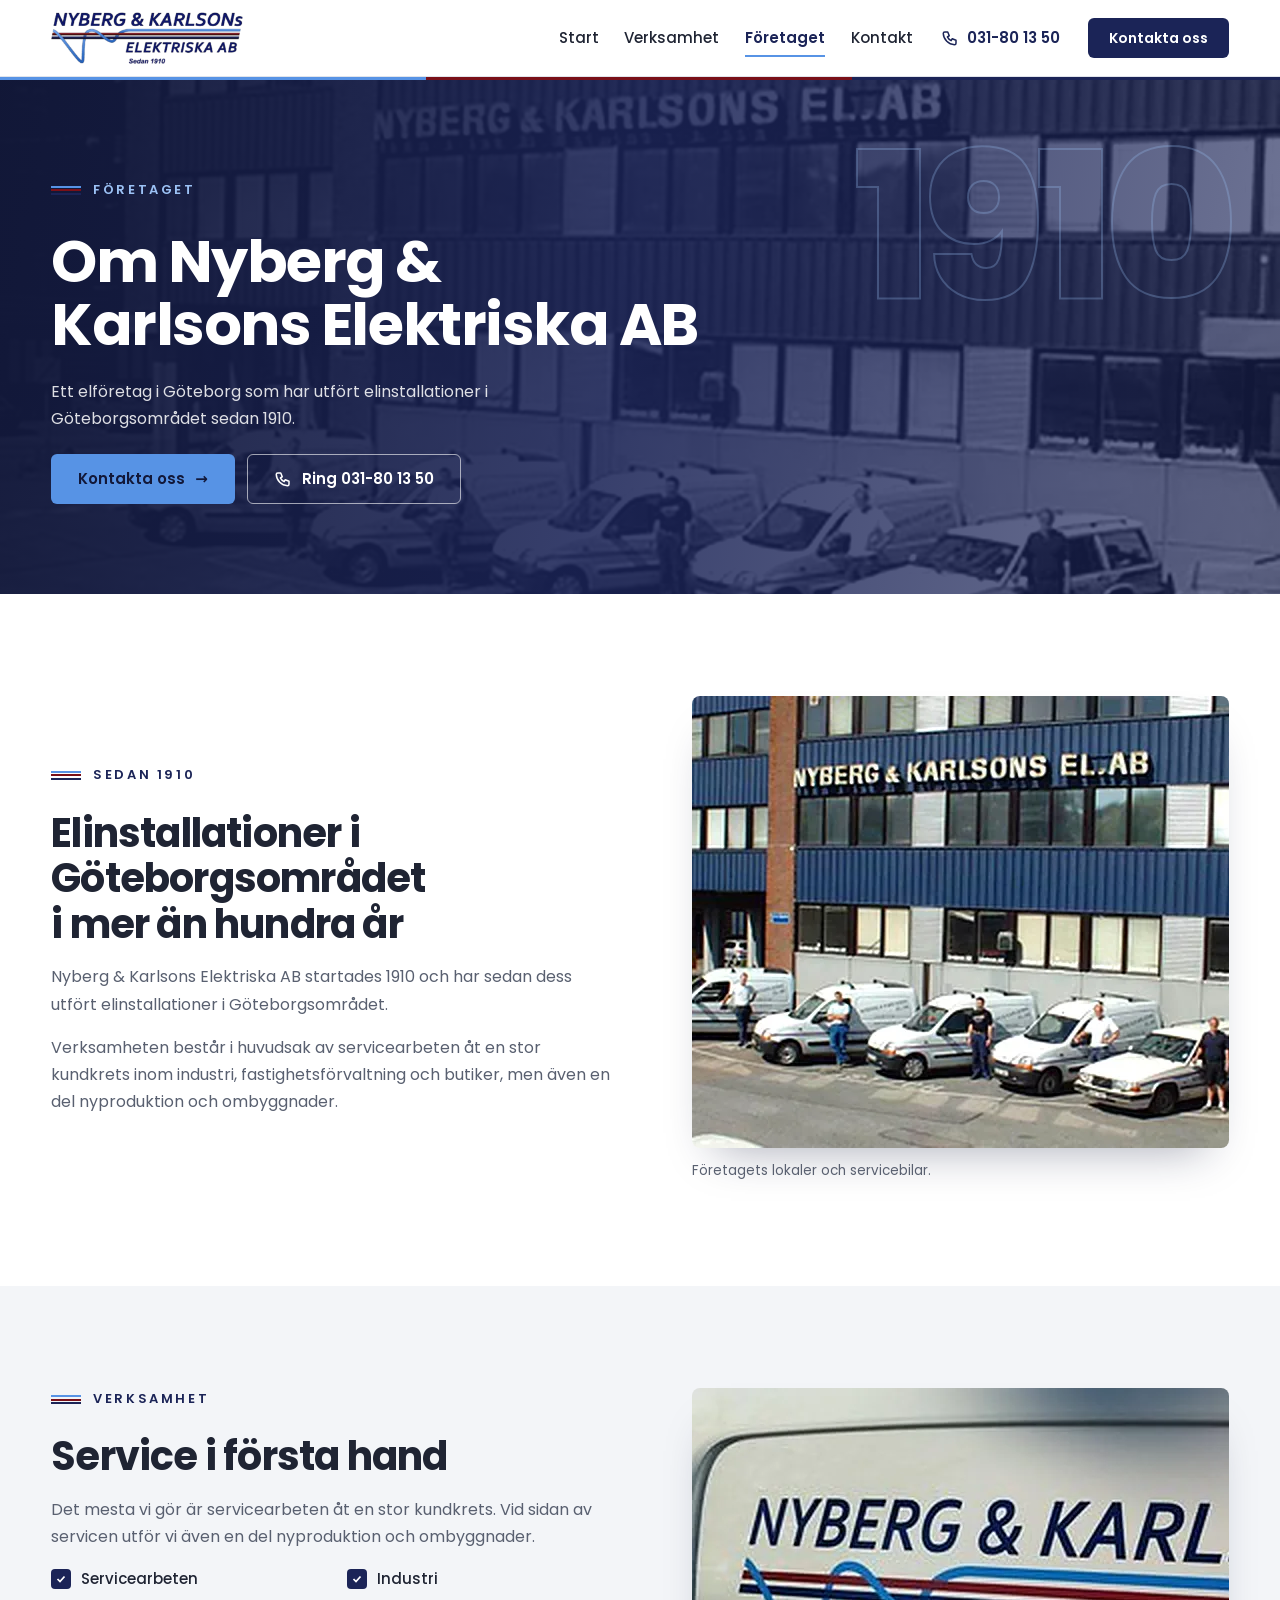
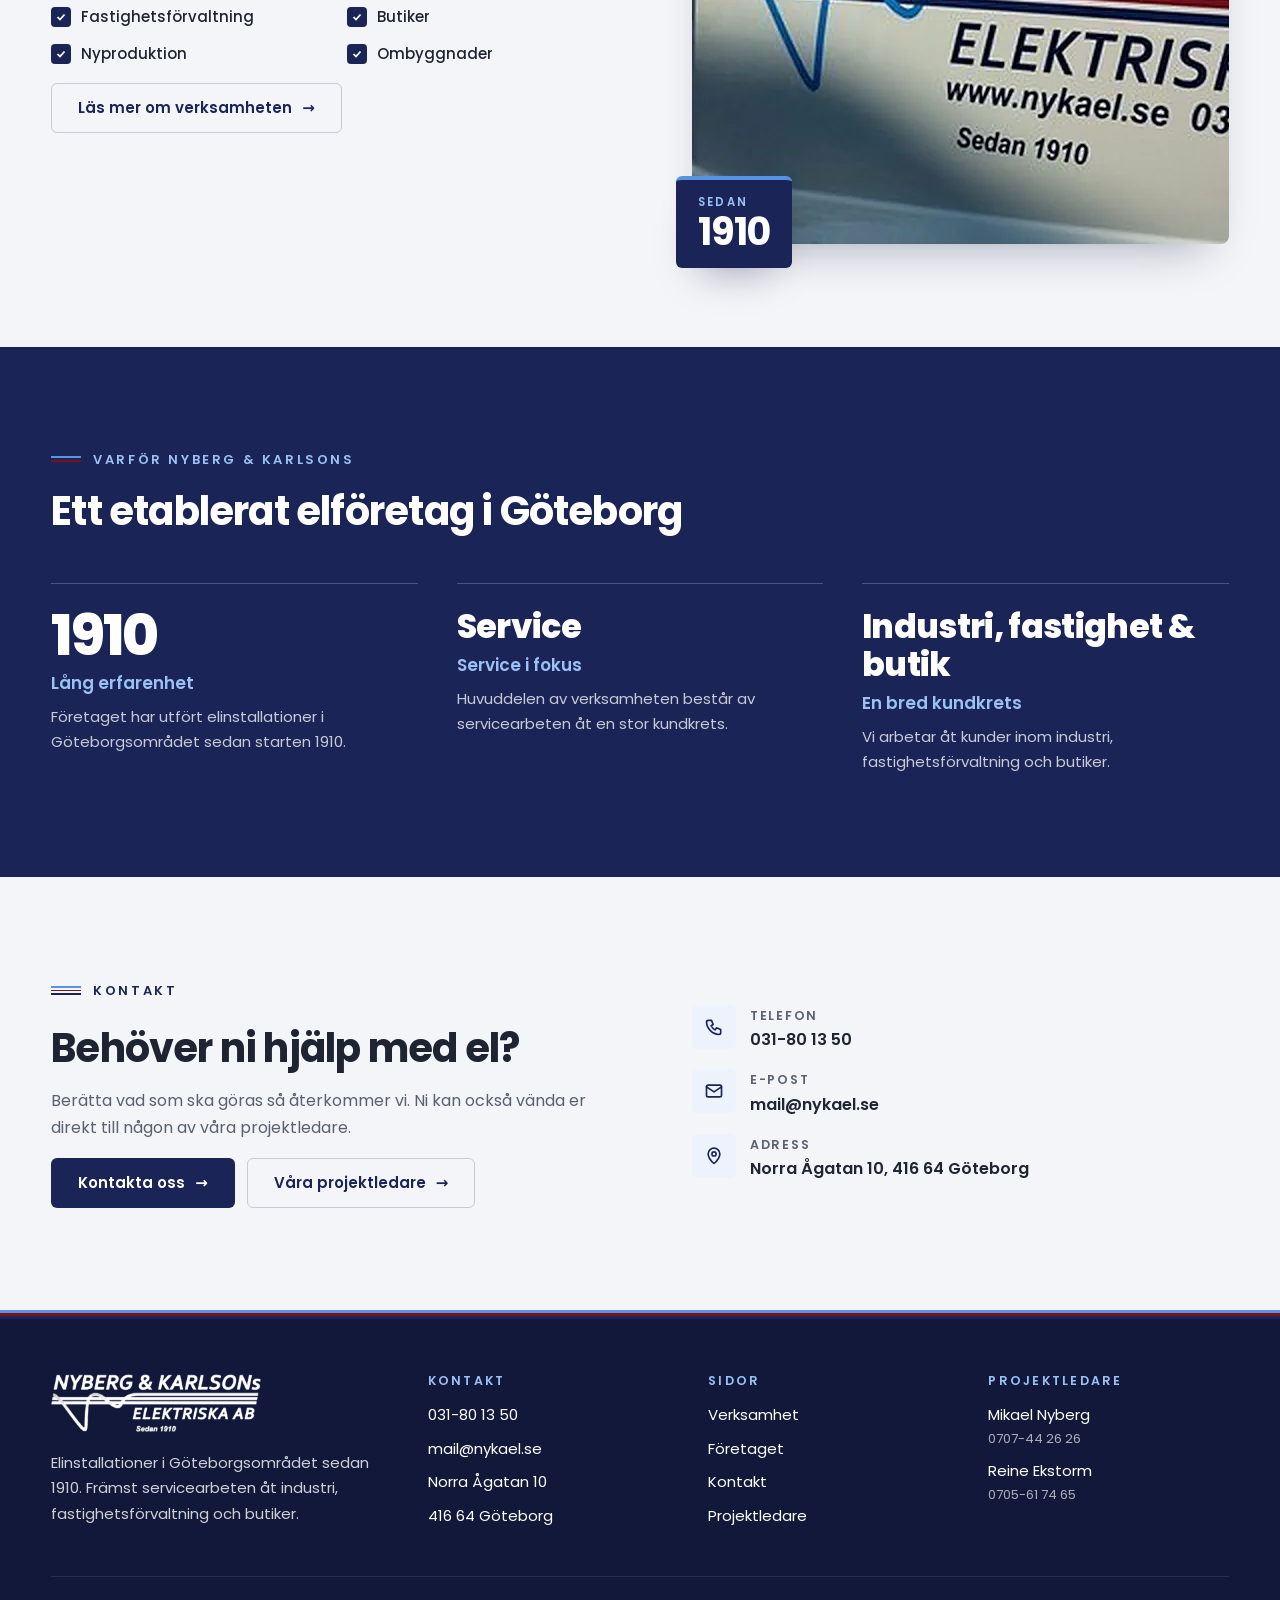
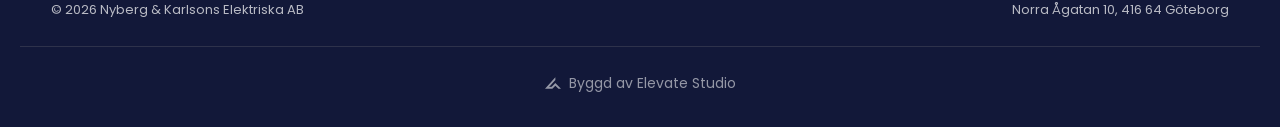
==== commit 934fabbd: "Lägg till Elevate Studio-credit med logga under footern Co-Authored-By: Claude Fable 5.1 <noreply@an" ====
--- a/site/foretaget/index.html
+++ b/site/foretaget/index.html
@@ -80,7 +80,10 @@
 <div><h2>Projektledare</h2><ul><li><a href="mailto:mikael.nyberg@nykael.se">Mikael Nyberg</a><small>0707-44 26 26</small></li><li><a href="mailto:reine@nykael.se">Reine Ekstorm</a><small>0705-61 74 65</small></li></ul></div>
 </div>
 <div class="foot-bottom"><span>© 2026 Nyberg &amp; Karlsons Elektriska AB</span><span>Norra Ågatan 10, 416 64 Göteborg</span></div>
-</div></footer>
+</div><!-- elevate-credit -->
+<style>.elevate-credit{max-width:1240px;margin:24px auto 0;padding:20px 16px 0;border-top:1px solid rgba(128,128,128,.25);display:flex;justify-content:center;box-sizing:border-box}.elevate-credit a{display:inline-flex;align-items:center;gap:8px;padding:8px 0;font:inherit;font-size:13px;line-height:1;color:inherit;opacity:.55;text-decoration:none;transition:opacity .2s}.elevate-credit a:hover,.elevate-credit a:focus-visible{opacity:1}.elevate-credit svg{width:16px;height:16px;flex:none;display:block}@media(min-width:1024px){.elevate-credit a{font-size:14px}}</style>
+<div class="elevate-credit"><a href="https://elevatestudio.nu" target="_blank" rel="noopener"><svg viewBox="0 0 1884.3 1353.9" aria-hidden="true"><path d="M0.0 1353.9 L1218.7 0.0 L1218.7 329.1 L479.7 1136.4 L786.7 1132.4 L1215.5 687.4 L1884.3 1349.9 L1590.1 1349.9 L1218.6 994.7 L865.4 1349.9Z" fill="currentColor"/></svg>Byggd av Elevate Studio</a></div>
+</footer>
 <script src="../assets/main.js"></script>
 </body>
 </html>
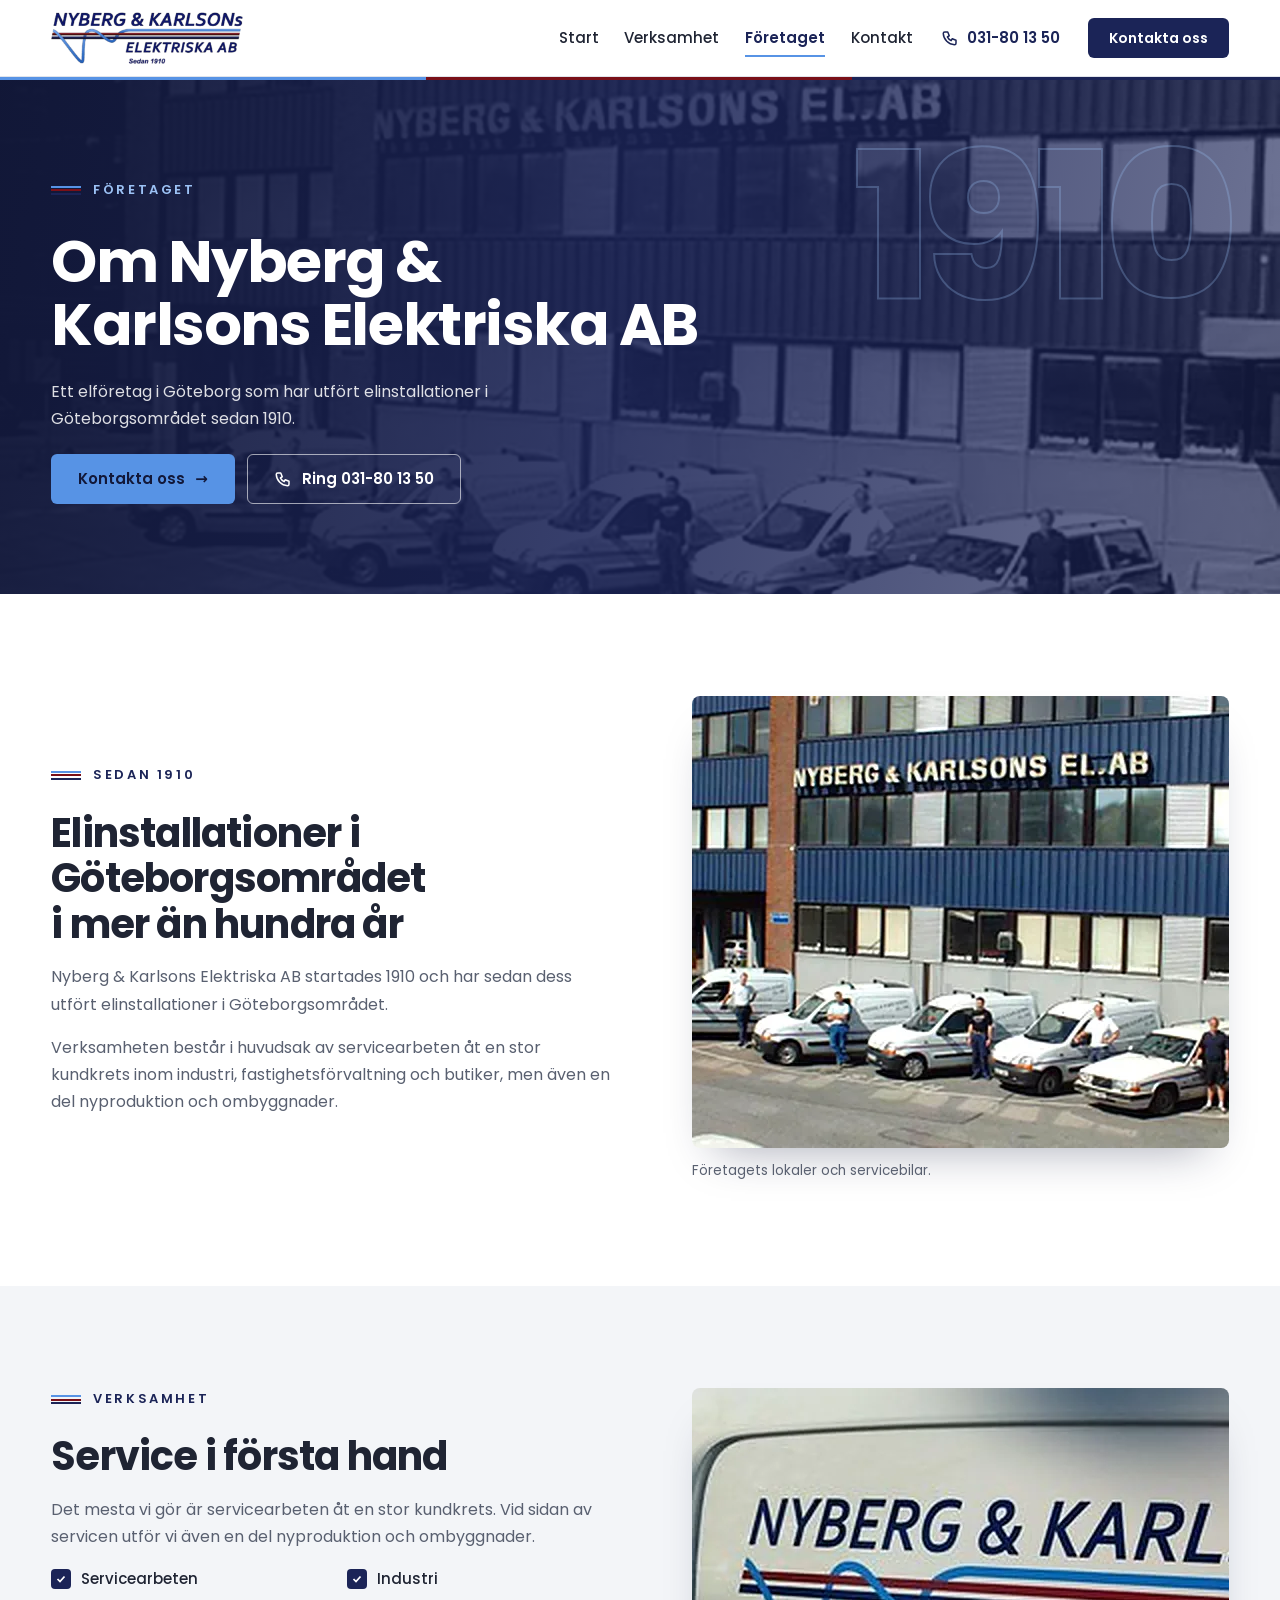
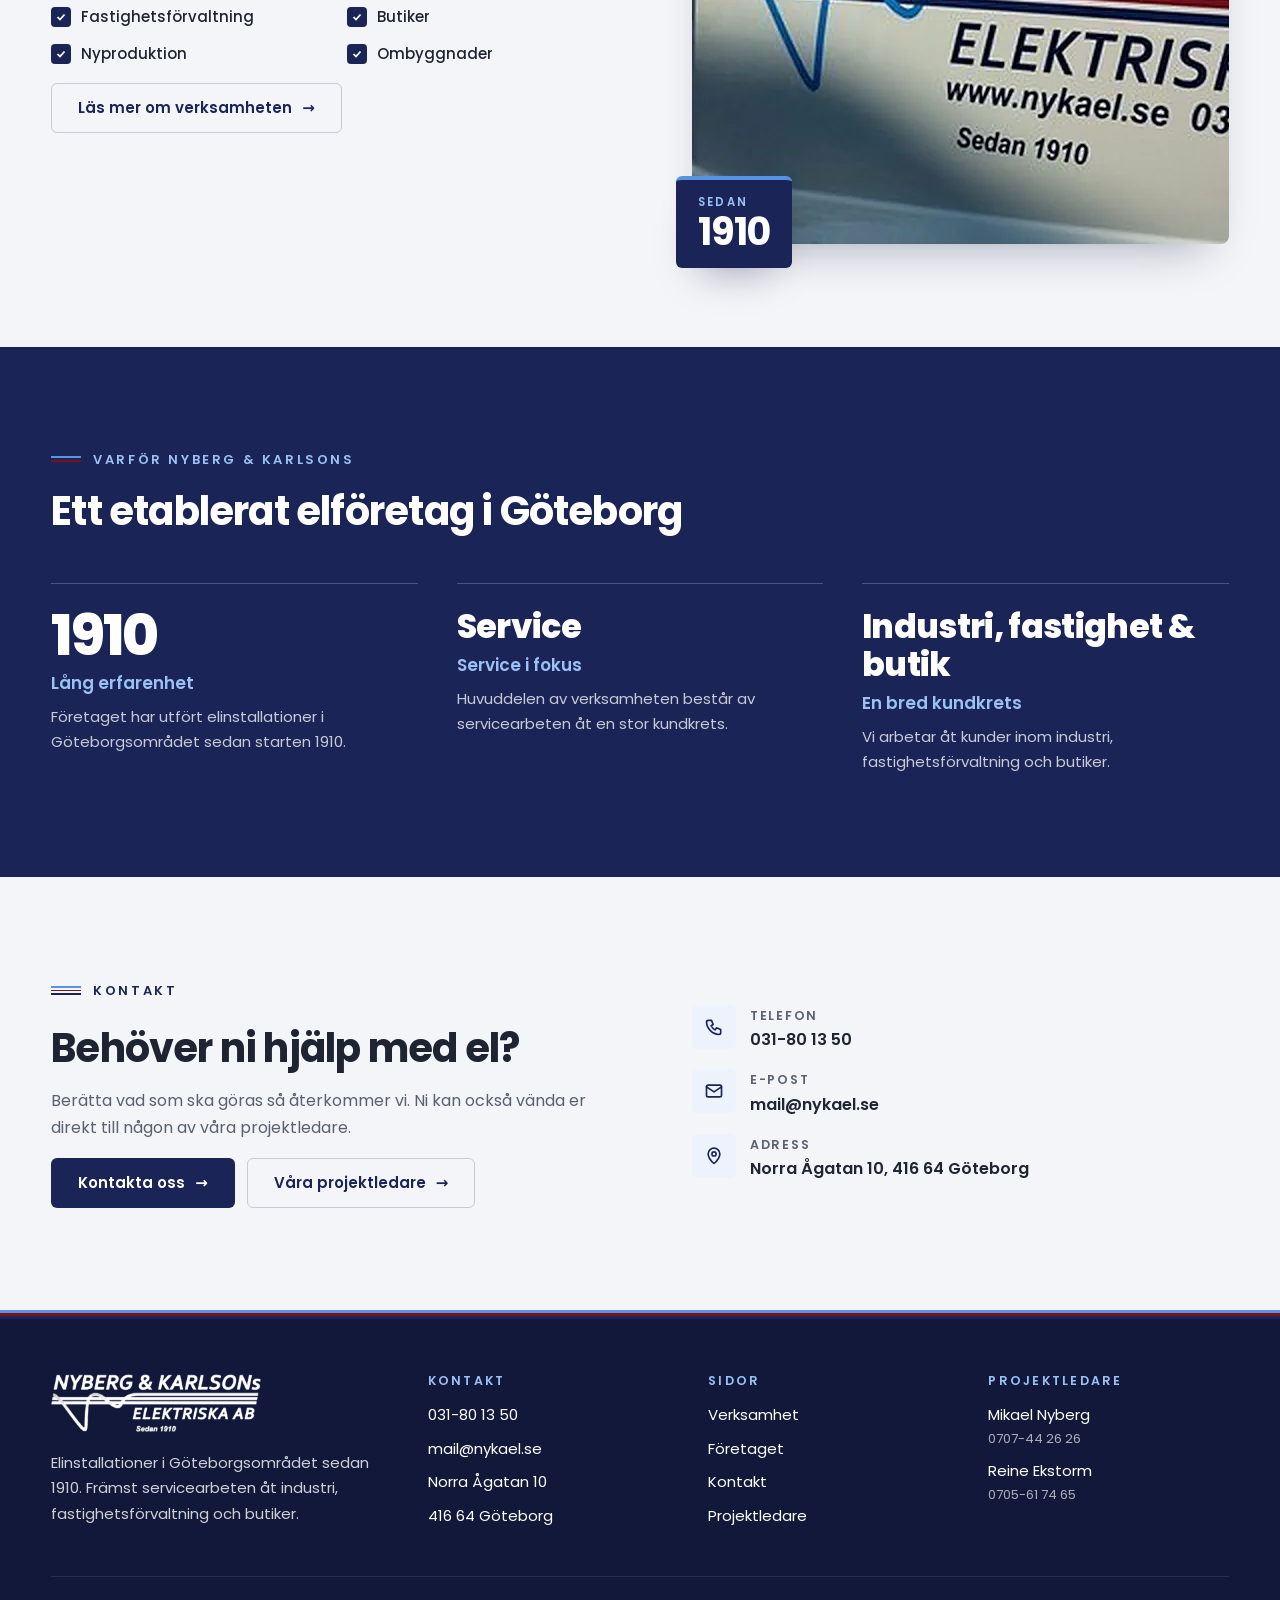
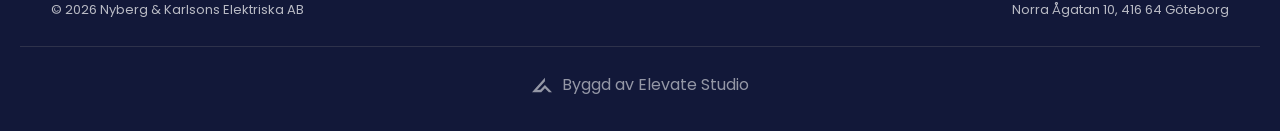
==== commit 9cee47f2: "Gör Elevate Studio-crediten något större (20 px märke, 15–16 px text) Co-Authored-By: Claude Fable 5" ====
--- a/site/foretaget/index.html
+++ b/site/foretaget/index.html
@@ -81,7 +81,7 @@
 </div>
 <div class="foot-bottom"><span>© 2026 Nyberg &amp; Karlsons Elektriska AB</span><span>Norra Ågatan 10, 416 64 Göteborg</span></div>
 </div><!-- elevate-credit -->
-<style>.elevate-credit{max-width:1240px;margin:24px auto 0;padding:20px 16px 0;border-top:1px solid rgba(128,128,128,.25);display:flex;justify-content:center;box-sizing:border-box}.elevate-credit a{display:inline-flex;align-items:center;gap:8px;padding:8px 0;font:inherit;font-size:13px;line-height:1;color:inherit;opacity:.55;text-decoration:none;transition:opacity .2s}.elevate-credit a:hover,.elevate-credit a:focus-visible{opacity:1}.elevate-credit svg{width:16px;height:16px;flex:none;display:block}@media(min-width:1024px){.elevate-credit a{font-size:14px}}</style>
+<style>.elevate-credit{max-width:1240px;margin:24px auto 0;padding:20px 16px 0;border-top:1px solid rgba(128,128,128,.25);display:flex;justify-content:center;box-sizing:border-box}.elevate-credit a{display:inline-flex;align-items:center;gap:10px;padding:8px 0;font:inherit;font-size:15px;line-height:1;color:inherit;opacity:.55;text-decoration:none;transition:opacity .2s}.elevate-credit a:hover,.elevate-credit a:focus-visible{opacity:1}.elevate-credit svg{width:20px;height:20px;flex:none;display:block}@media(min-width:1024px){.elevate-credit a{font-size:16px}}</style>
 <div class="elevate-credit"><a href="https://elevatestudio.nu" target="_blank" rel="noopener"><svg viewBox="0 0 1884.3 1353.9" aria-hidden="true"><path d="M0.0 1353.9 L1218.7 0.0 L1218.7 329.1 L479.7 1136.4 L786.7 1132.4 L1215.5 687.4 L1884.3 1349.9 L1590.1 1349.9 L1218.6 994.7 L865.4 1349.9Z" fill="currentColor"/></svg>Byggd av Elevate Studio</a></div>
 </footer>
 <script src="../assets/main.js"></script>
